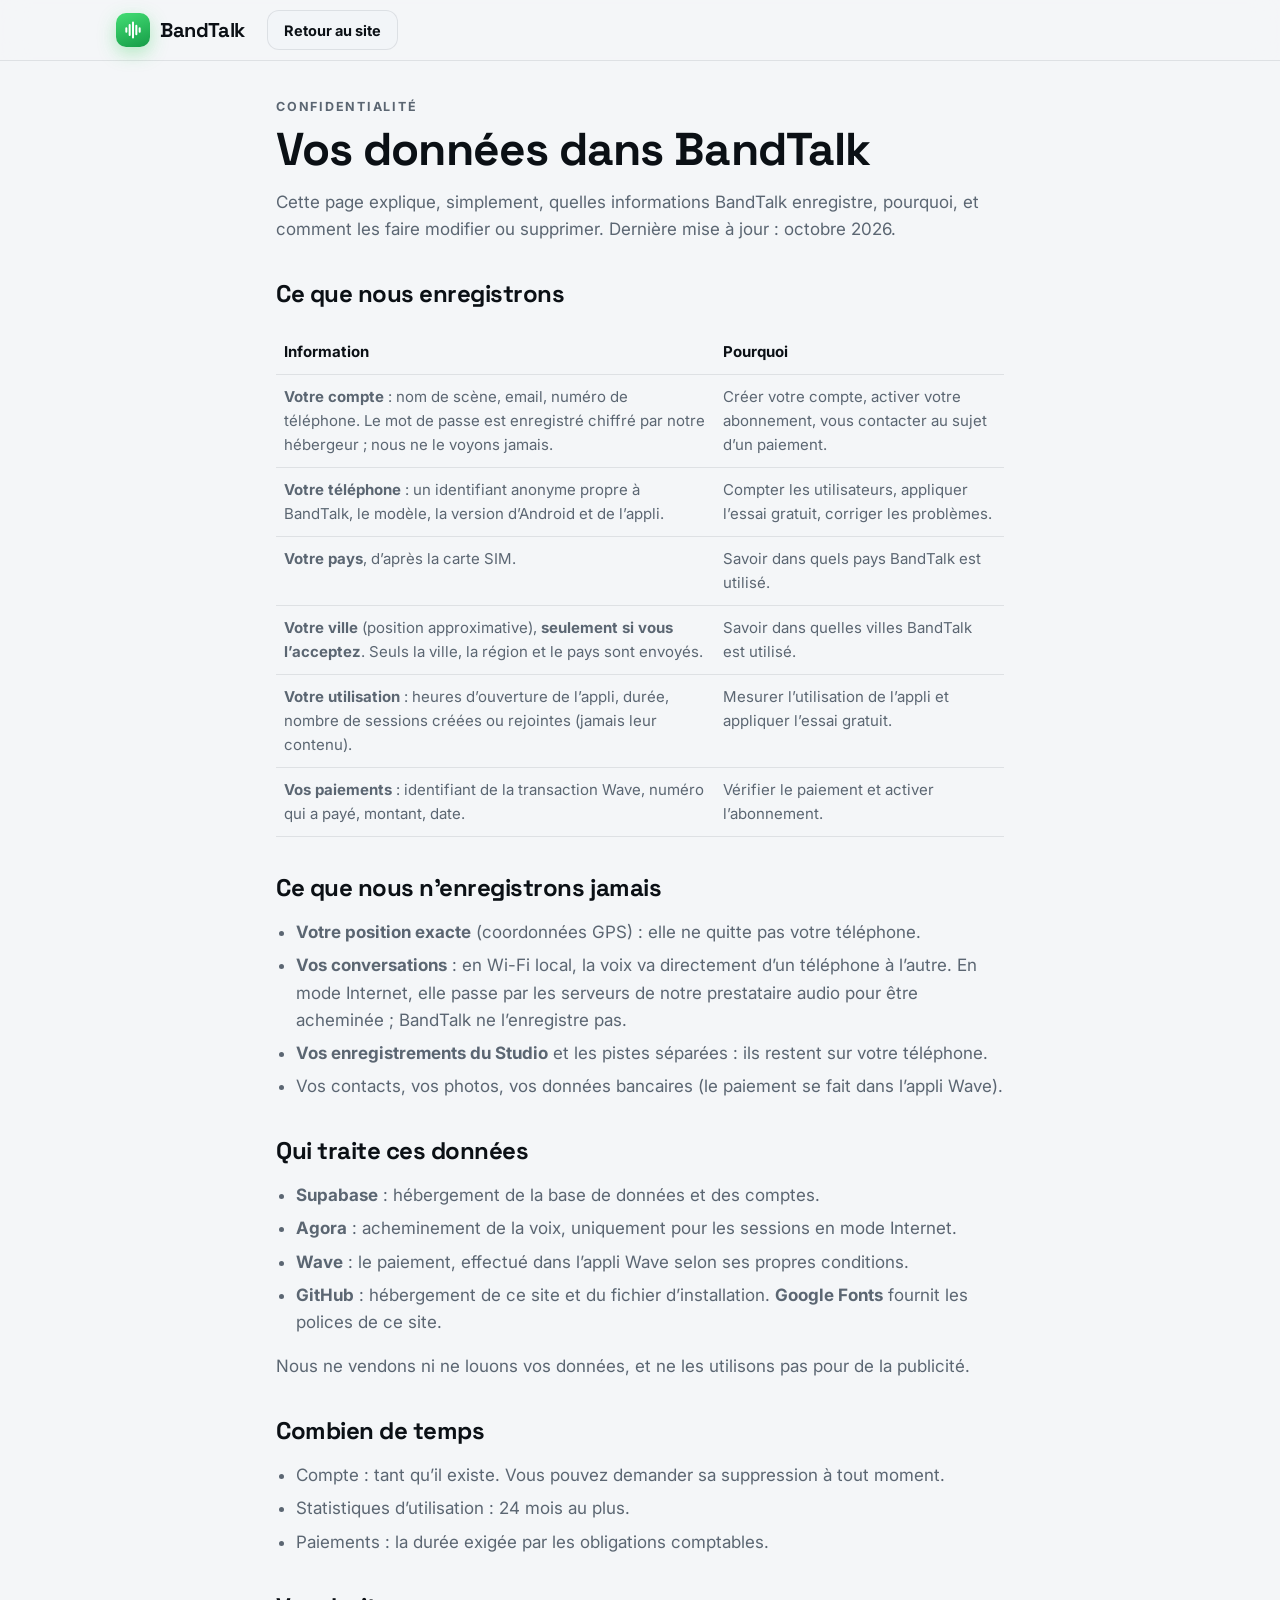
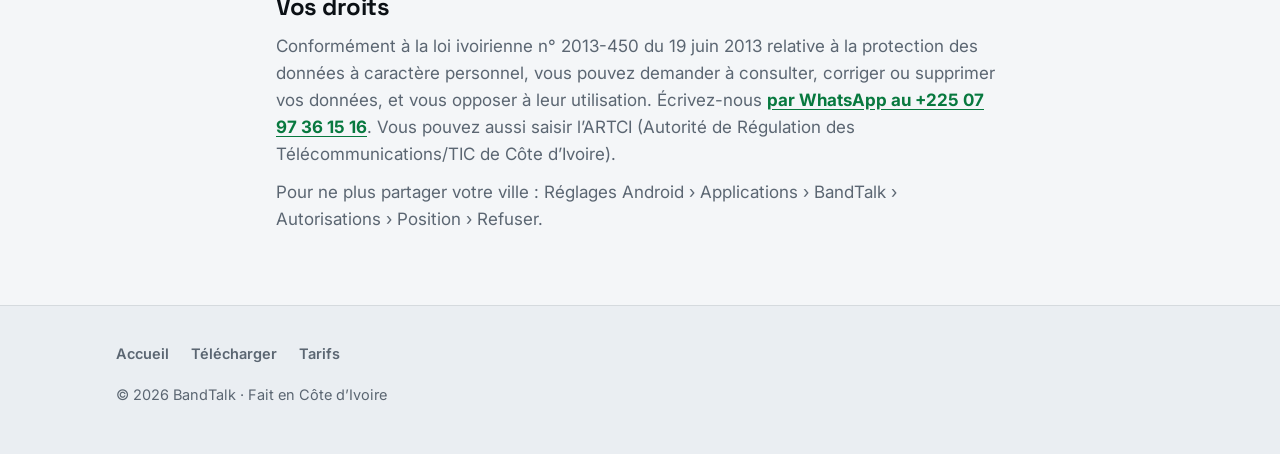
==== confidentialite.html @ 1d672d85 "Site BandTalk : présentation, téléchargement, tarifs, guide, confidentialité" ====
<!doctype html>
<html lang="fr">
<head>
  <meta charset="utf-8">
  <meta name="viewport" content="width=device-width, initial-scale=1">
  <title>Confidentialité — BandTalk</title>
  <meta name="description" content="Quelles données BandTalk collecte, pourquoi, et comment exercer vos droits.">
  <meta name="theme-color" content="#0a0e13">
  <link rel="icon" href="data:image/svg+xml,%3Csvg xmlns='http://www.w3.org/2000/svg' viewBox='0 0 32 32'%3E%3Crect width='32' height='32' rx='8' fill='%2330d158'/%3E%3Cg stroke='%23032611' stroke-width='2.6' stroke-linecap='round'%3E%3Cpath d='M8 13v6M12 9v14M16 6v20M20 10v12M24 13v6'/%3E%3C/g%3E%3C/svg%3E">
  <link rel="preconnect" href="https://fonts.googleapis.com">
  <link rel="preconnect" href="https://fonts.gstatic.com" crossorigin>
  <link href="https://fonts.googleapis.com/css2?family=Inter:wght@400;500;600;700;800&family=Space+Grotesk:wght@600;700&display=swap" rel="stylesheet">
  <link rel="stylesheet" href="assets/style.css">
  <script src="assets/config.js"></script>
</head>
<body>

<header class="top">
  <div class="wrap">
    <a class="brand" href="index.html">
      <span class="logo"><svg viewBox="0 0 24 24" fill="none" stroke="#fff" stroke-width="2.4" stroke-linecap="round"><path d="M4 10v4M8 6v12M12 3v18M16 7v10M20 10v4"/></svg></span>
      BandTalk
    </a>
    <a class="btn btn-ghost btn-sm" href="index.html">Retour au site</a>
  </div>
</header>

<main class="wrap doc">
  <p class="eyebrow">Confidentialité</p>
  <h1>Vos données dans BandTalk</h1>
  <p>Cette page explique, simplement, quelles informations BandTalk enregistre, pourquoi, et comment les faire modifier ou supprimer. Dernière mise à jour : octobre 2026.</p>

  <h2>Ce que nous enregistrons</h2>
  <div class="table-scroll">
    <table>
      <thead><tr><th>Information</th><th>Pourquoi</th></tr></thead>
      <tbody>
        <tr><td><b>Votre compte</b> : nom de scène, email, numéro de téléphone. Le mot de passe est enregistré chiffré par notre hébergeur ; nous ne le voyons jamais.</td><td>Créer votre compte, activer votre abonnement, vous contacter au sujet d’un paiement.</td></tr>
        <tr><td><b>Votre téléphone</b> : un identifiant anonyme propre à BandTalk, le modèle, la version d’Android et de l’appli.</td><td>Compter les utilisateurs, appliquer l’essai gratuit, corriger les problèmes.</td></tr>
        <tr><td><b>Votre pays</b>, d’après la carte SIM.</td><td>Savoir dans quels pays BandTalk est utilisé.</td></tr>
        <tr><td><b>Votre ville</b> (position approximative), <b>seulement si vous l’acceptez</b>. Seuls la ville, la région et le pays sont envoyés.</td><td>Savoir dans quelles villes BandTalk est utilisé.</td></tr>
        <tr><td><b>Votre utilisation</b> : heures d’ouverture de l’appli, durée, nombre de sessions créées ou rejointes (jamais leur contenu).</td><td>Mesurer l’utilisation de l’appli et appliquer l’essai gratuit.</td></tr>
        <tr><td><b>Vos paiements</b> : identifiant de la transaction Wave, numéro qui a payé, montant, date.</td><td>Vérifier le paiement et activer l’abonnement.</td></tr>
      </tbody>
    </table>
  </div>

  <h2>Ce que nous n’enregistrons jamais</h2>
  <ul>
    <li><b>Votre position exacte</b> (coordonnées GPS) : elle ne quitte pas votre téléphone.</li>
    <li><b>Vos conversations</b> : en Wi-Fi local, la voix va directement d’un téléphone à l’autre. En mode Internet, elle passe par les serveurs de notre prestataire audio pour être acheminée ; BandTalk ne l’enregistre pas.</li>
    <li><b>Vos enregistrements du Studio</b> et les pistes séparées : ils restent sur votre téléphone.</li>
    <li>Vos contacts, vos photos, vos données bancaires (le paiement se fait dans l’appli Wave).</li>
  </ul>

  <h2>Qui traite ces données</h2>
  <ul>
    <li><b>Supabase</b> : hébergement de la base de données et des comptes.</li>
    <li><b>Agora</b> : acheminement de la voix, uniquement pour les sessions en mode Internet.</li>
    <li><b>Wave</b> : le paiement, effectué dans l’appli Wave selon ses propres conditions.</li>
    <li><b>GitHub</b> : hébergement de ce site et du fichier d’installation. <b>Google Fonts</b> fournit les polices de ce site.</li>
  </ul>
  <p>Nous ne vendons ni ne louons vos données, et ne les utilisons pas pour de la publicité.</p>

  <h2>Combien de temps</h2>
  <ul>
    <li>Compte : tant qu’il existe. Vous pouvez demander sa suppression à tout moment.</li>
    <li>Statistiques d’utilisation : 24 mois au plus.</li>
    <li>Paiements : la durée exigée par les obligations comptables.</li>
  </ul>

  <h2>Vos droits</h2>
  <p>Conformément à la loi ivoirienne n° 2013-450 du 19 juin 2013 relative à la protection des données à caractère personnel, vous pouvez demander à consulter, corriger ou supprimer vos données, et vous opposer à leur utilisation. Écrivez-nous <b data-bt="contact">par WhatsApp au +225 07 97 36 15 16</b>. Vous pouvez aussi saisir l’ARTCI (Autorité de Régulation des Télécommunications/TIC de Côte d’Ivoire).</p>
  <p>Pour ne plus partager votre ville : Réglages Android › Applications › BandTalk › Autorisations › Position › Refuser.</p>
</main>

<footer>
  <div class="wrap">
    <nav aria-label="Liens">
      <a href="index.html">Accueil</a>
      <a href="index.html#telecharger">Télécharger</a>
      <a href="index.html#tarifs">Tarifs</a>
    </nav>
    <p>© <span id="year">2026</span> BandTalk · Fait en Côte d’Ivoire</p>
  </div>
</footer>

<script>
  (function () {
    var c = window.BANDTALK || {};
    var el = document.querySelector('[data-bt="contact"]');
    if (el && c.contactEmail) el.textContent = 'à ' + c.contactEmail;
    else if (el && c.contactWhatsapp) {
      var a = document.createElement('a');
      a.href = 'https://wa.me/' + c.contactWhatsapp.replace(/\D/g, '');
      a.textContent = 'par WhatsApp au ' + c.contactWhatsapp.replace(/^\+(\d{3})(\d{2})(\d{2})(\d{2})(\d{2})(\d{2})$/, '+$1 $2 $3 $4 $5 $6');
      el.textContent = ''; el.appendChild(a);
    }
    var y = document.getElementById('year');
    if (y) y.textContent = new Date().getFullYear();
    try { var t = localStorage.getItem('bt-theme'); if (t) document.documentElement.setAttribute('data-theme', t); } catch (e) {}
  })();
</script>
</body>
</html>
---- assets/style.css ----
/* BandTalk — site de présentation. Mobile d'abord, mode nuit par défaut (ambiance scène). */
:root {
  --bg: #0a0e13;
  --bg-2: #0f141b;
  --surface: #131a23;
  --surface-2: #19222d;
  --line: rgba(255, 255, 255, 0.08);
  --text: #f1f4f7;
  --muted: #9aa6b3;
  --brand: #30d158;
  --brand-text: #3ee06a;
  --brand-deep: #0e8a3e;
  --on-brand: #032611;
  --blue: #0a84ff;
  --amber: #ff9f0a;
  --red: #ff453a;
  --shadow: 0 18px 50px rgba(0, 0, 0, 0.45);
  --radius: 22px;
  --wrap: 1080px;
  color-scheme: dark;
}

@media (prefers-color-scheme: light) {
  :root:not([data-theme="dark"]) {
    --bg: #f4f6f8;
    --bg-2: #eaeef2;
    --surface: #ffffff;
    --surface-2: #f2f5f8;
    --line: rgba(10, 20, 30, 0.09);
    --text: #0b1015;
    --muted: #5b6672;
    --brand-text: #08793f;
    --shadow: 0 14px 40px rgba(20, 40, 60, 0.12);
    color-scheme: light;
  }
}

:root[data-theme="light"] {
  --bg: #f4f6f8;
  --bg-2: #eaeef2;
  --surface: #ffffff;
  --surface-2: #f2f5f8;
  --line: rgba(10, 20, 30, 0.09);
  --text: #0b1015;
  --muted: #5b6672;
  --brand-text: #08793f;
  --shadow: 0 14px 40px rgba(20, 40, 60, 0.12);
  color-scheme: light;
}

* { box-sizing: border-box; }
html { scroll-behavior: smooth; -webkit-text-size-adjust: 100%; }
body {
  margin: 0;
  background: var(--bg);
  color: var(--text);
  font: 400 17px/1.6 Inter, system-ui, -apple-system, "Segoe UI", Roboto, sans-serif;
  overflow-x: hidden;
}
img { max-width: 100%; display: block; }
a { color: var(--brand-text); text-underline-offset: 3px; }
h1, h2, h3 { font-family: "Space Grotesk", Inter, system-ui, sans-serif; line-height: 1.12; margin: 0; letter-spacing: -0.02em; }
h2 { font-size: clamp(28px, 5vw, 42px); }
h3 { font-size: 19px; letter-spacing: -0.01em; }
p { margin: 0; }
.wrap { max-width: var(--wrap); margin: 0 auto; padding: 0 16px; }
.muted { color: var(--muted); }
.eyebrow { font: 700 12.5px/1 Inter, sans-serif; letter-spacing: 0.14em; text-transform: uppercase; color: var(--brand-text); }
section { padding: 72px 0; scroll-margin-top: 64px; }
.section-head { max-width: 680px; margin-bottom: 34px; }
.section-head h2 { margin: 10px 0 12px; }

/* ---------- barre du haut ---------- */
.top {
  position: sticky; top: 0; z-index: 20;
  background: color-mix(in srgb, var(--bg) 82%, transparent);
  backdrop-filter: saturate(150%) blur(14px);
  -webkit-backdrop-filter: saturate(150%) blur(14px);
  border-bottom: 1px solid var(--line);
}
.top .wrap { display: flex; align-items: center; gap: 14px; height: 60px; }
.brand { display: flex; align-items: center; gap: 10px; text-decoration: none; color: var(--text); font: 700 20px "Space Grotesk", sans-serif; letter-spacing: -0.02em; }
.logo { width: 34px; height: 34px; border-radius: 10px; flex: none; display: grid; place-items: center;
  background: linear-gradient(160deg, #43de74, #169c47); box-shadow: 0 6px 18px rgba(48, 209, 88, 0.35); }
.logo svg { width: 20px; height: 20px; }
.nav { display: none; gap: 22px; margin-left: auto; }
.nav a { color: var(--muted); text-decoration: none; font-weight: 600; font-size: 15px; }
.nav a:hover { color: var(--text); }
.top .btn { margin-left: auto; }
@media (min-width: 900px) {
  .nav { display: flex; }
  .top .btn { margin-left: 8px; }
}

/* ---------- boutons ---------- */
.btn {
  display: inline-flex; align-items: center; justify-content: center; gap: 10px;
  min-height: 48px; padding: 0 22px; border-radius: 14px; border: 0; cursor: pointer;
  font: 700 16px Inter, sans-serif; text-decoration: none; white-space: nowrap;
  transition: transform .15s ease, filter .15s ease;
}
.btn:active { transform: scale(.97); }
.btn-primary { background: var(--brand); color: var(--on-brand); box-shadow: 0 10px 28px rgba(48, 209, 88, 0.3); }
.btn-primary:hover { filter: brightness(1.06); }
.btn-ghost { background: var(--surface-2); color: var(--text); border: 1px solid var(--line); }
.btn-sm { min-height: 40px; padding: 0 16px; font-size: 14.5px; border-radius: 12px; }
.btn svg { width: 19px; height: 19px; flex: none; }

/* ---------- héros ---------- */
.hero { padding: 48px 0 40px; position: relative; overflow: hidden; }
.hero::before {
  content: ""; position: absolute; inset: -40% -20% auto; height: 520px; pointer-events: none;
  background: radial-gradient(closest-side, rgba(48, 209, 88, 0.16), transparent 70%);
}
.hero .wrap { display: grid; gap: 36px; position: relative; }
.hero h1 { font-size: clamp(38px, 8.4vw, 66px); margin: 14px 0 18px; }
.hero h1 em { font-style: normal; color: var(--brand-text); }
.hero .lead { font-size: clamp(17px, 2.4vw, 20px); color: var(--muted); max-width: 560px; }
.cta { display: flex; flex-wrap: wrap; gap: 12px; margin-top: 28px; }
.facts { display: flex; flex-wrap: wrap; gap: 8px 18px; margin-top: 18px; font-size: 14px; color: var(--muted); }
.facts span { display: inline-flex; align-items: center; gap: 7px; }
.facts span::before { content: ""; width: 6px; height: 6px; border-radius: 50%; background: var(--brand); }
.stage { margin: 0; border-radius: 26px; overflow: hidden; box-shadow: var(--shadow); border: 1px solid var(--line); position: relative; background: #0b1016; aspect-ratio: 16 / 9; }
.stage img { width: 100%; height: 100%; object-fit: cover; }
.stage figcaption { position: absolute; left: 12px; right: 12px; bottom: 12px; display: flex; gap: 6px; flex-wrap: wrap; }
@media (max-width: 420px) { .stage figcaption .chip:nth-child(3) { display: none; } }
.chip { display: inline-flex; align-items: center; gap: 7px; padding: 6px 11px; border-radius: 999px; font: 700 12.5px Inter, sans-serif;
  background: rgba(10, 14, 19, 0.72); color: #f1f4f7; border: 1px solid rgba(255, 255, 255, 0.12); backdrop-filter: blur(8px); }
.chip i { width: 7px; height: 7px; border-radius: 50%; background: var(--brand); box-shadow: 0 0 10px var(--brand); }
@media (min-width: 900px) {
  .hero { padding: 80px 0 64px; }
  .hero .wrap { grid-template-columns: 1.05fr 1fr; align-items: center; gap: 48px; }
}

/* Les éléments de grille ne doivent jamais élargir la page sur mobile. */
.grid > *, .download > *, .prices > *, .hero .wrap > *, .steps > * { min-width: 0; }

/* ---------- cartes ---------- */
.grid { display: grid; gap: 14px; }
@media (min-width: 640px) { .grid-2 { grid-template-columns: repeat(2, 1fr); } .grid-3 { grid-template-columns: repeat(2, 1fr); } }
@media (min-width: 980px) { .grid-3 { grid-template-columns: repeat(3, 1fr); } }
.card { background: var(--surface); border: 1px solid var(--line); border-radius: var(--radius); padding: 22px; }
.card h3 { margin: 14px 0 8px; }
.card p { color: var(--muted); font-size: 15.5px; }
.tile { width: 44px; height: 44px; border-radius: 13px; display: grid; place-items: center; color: #fff; }
.tile svg { width: 22px; height: 22px; }
.g-green { background: linear-gradient(160deg, #43de74, #169c47); }
.g-blue { background: linear-gradient(160deg, #44a0ff, #0062de); }
.g-orange { background: linear-gradient(160deg, #ffb443, #f07400); }
.g-purple { background: linear-gradient(160deg, #cb7cf6, #8a3bbe); }
.g-cyan { background: linear-gradient(160deg, #52d5ea, #0b90b2); }
.g-red { background: linear-gradient(160deg, #ff6b61, #dc2218); }

/* ---------- étapes ---------- */
.steps { counter-reset: s; display: grid; gap: 14px; }
@media (min-width: 900px) { .steps.row { grid-template-columns: repeat(3, 1fr); } }
.step { counter-increment: s; position: relative; padding: 22px 22px 22px 70px; background: var(--surface); border: 1px solid var(--line); border-radius: var(--radius); }
.step::before { content: counter(s); position: absolute; left: 20px; top: 20px; width: 34px; height: 34px; border-radius: 50%;
  display: grid; place-items: center; background: var(--brand); color: var(--on-brand); font: 800 16px "Space Grotesk", sans-serif; }
.step h3 { font-size: 17.5px; margin-bottom: 6px; }
.step p { color: var(--muted); font-size: 15.5px; }
.step .note { margin-top: 10px; padding: 10px 12px; border-radius: 12px; background: var(--surface-2); font-size: 14px; color: var(--muted); }
.step .note b { color: var(--text); }

/* ---------- téléchargement ---------- */
.download { display: grid; gap: 18px; }
@media (min-width: 900px) { .download { grid-template-columns: 0.9fr 1.1fr; align-items: start; } }
.dl-card { background: linear-gradient(170deg, color-mix(in srgb, var(--brand) 14%, var(--surface)), var(--surface)); border: 1px solid color-mix(in srgb, var(--brand) 30%, var(--line)); border-radius: 26px; padding: 26px; }
.dl-card h3 { font-size: 24px; margin: 6px 0 6px; }
.dl-card .btn { width: 100%; margin-top: 18px; min-height: 56px; font-size: 17px; white-space: normal; text-align: center; line-height: 1.25; padding: 10px 18px; }
.dl-meta { display: grid; grid-template-columns: auto 1fr; gap: 6px 14px; margin-top: 18px; font-size: 14px; }
.dl-meta dt { color: var(--muted); }
.dl-meta dd { margin: 0; font-weight: 600; overflow-wrap: anywhere; }
.hash { font: 500 11.5px/1.5 ui-monospace, Consolas, monospace; color: var(--muted); word-break: break-all; }
.warn { margin-top: 14px; padding: 12px 14px; border-radius: 14px; font-size: 14px; background: color-mix(in srgb, var(--amber) 12%, transparent); border: 1px solid color-mix(in srgb, var(--amber) 35%, transparent); }

/* ---------- tarifs ---------- */
.prices { display: grid; gap: 14px; }
@media (min-width: 760px) { .prices { grid-template-columns: 1fr 1.15fr; align-items: stretch; } }
.price { background: var(--surface); border: 1px solid var(--line); border-radius: 26px; padding: 26px; display: flex; flex-direction: column; }
.price.pro { border-color: color-mix(in srgb, var(--brand) 45%, var(--line)); box-shadow: 0 0 0 1px color-mix(in srgb, var(--brand) 20%, transparent), var(--shadow); }
.price .amount { font: 700 clamp(36px, 7vw, 46px)/1 "Space Grotesk", sans-serif; margin: 12px 0 4px; letter-spacing: -0.03em; }
.price .amount small { font: 600 16px Inter, sans-serif; color: var(--muted); letter-spacing: 0; }
.price ul { list-style: none; padding: 0; margin: 18px 0 0; display: grid; gap: 10px; }
.price > ul li { display: flex; gap: 10px; font-size: 15.5px; }
.price > ul li::before { content: ""; flex: none; width: 20px; height: 20px; margin-top: 2px; border-radius: 50%;
  background: var(--brand) url("data:image/svg+xml,%3Csvg xmlns='http://www.w3.org/2000/svg' viewBox='0 0 24 24' fill='none' stroke='%23032611' stroke-width='3.2' stroke-linecap='round' stroke-linejoin='round'%3E%3Cpath d='M5 12.5l4.5 4.5L19 7.5'/%3E%3C/svg%3E") center/13px no-repeat; }
.wave-box { margin-top: 22px; padding: 18px; border-radius: 18px; background: var(--surface-2); border: 1px solid var(--line); }
.wave-num { display: flex; align-items: center; gap: 10px; flex-wrap: wrap; margin-top: 8px; }
.wave-num strong { font: 700 24px "Space Grotesk", sans-serif; letter-spacing: 0.02em; }
.wave-box ol { margin: 14px 0 0; padding-left: 20px; display: grid; gap: 6px; font-size: 15px; color: var(--muted); }
.wave-box ol b { color: var(--text); }

/* ---------- guide (accordéon) ---------- */
.guide { display: grid; gap: 10px; }
details { background: var(--surface); border: 1px solid var(--line); border-radius: 18px; overflow: hidden; }
summary { list-style: none; cursor: pointer; padding: 18px 54px 18px 20px; position: relative; font: 700 17px "Space Grotesk", sans-serif; }
summary::-webkit-details-marker { display: none; }
summary::after { content: ""; position: absolute; right: 22px; top: 50%; width: 10px; height: 10px; margin-top: -7px;
  border-right: 2.5px solid var(--muted); border-bottom: 2.5px solid var(--muted); transform: rotate(45deg); transition: transform .2s ease; }
details[open] summary::after { transform: rotate(-135deg); margin-top: -2px; }
.detail { padding: 0 20px 20px; color: var(--muted); font-size: 15.5px; }
.detail p + p, .detail p + ul, .detail ul + p { margin-top: 10px; }
.detail ul, .detail ol { margin: 8px 0 0; padding-left: 20px; display: grid; gap: 6px; }
.detail b { color: var(--text); }
.kbd { display: inline-block; padding: 1px 8px; border-radius: 7px; background: var(--surface-2); border: 1px solid var(--line); color: var(--text); font-weight: 600; font-size: 14px; }

/* ---------- pied de page ---------- */
footer { border-top: 1px solid var(--line); padding: 36px 0 48px; background: var(--bg-2); font-size: 14.5px; color: var(--muted); }
footer .wrap { display: grid; gap: 18px; }
footer nav { display: flex; flex-wrap: wrap; gap: 10px 22px; }
footer a { color: var(--muted); text-decoration: none; font-weight: 600; }
footer a:hover { color: var(--text); }
.theme-toggle { background: none; border: 1px solid var(--line); color: var(--muted); border-radius: 10px; padding: 6px 12px; font: 600 13.5px Inter, sans-serif; cursor: pointer; justify-self: start; }

/* ---------- page texte (confidentialité) ---------- */
.doc { max-width: 760px; padding-top: 40px; padding-bottom: 72px; }
.doc h1 { font-size: clamp(32px, 6vw, 46px); margin: 10px 0 14px; }
.doc h2 { font-size: 24px; margin: 38px 0 12px; }
.doc p, .doc li { color: var(--muted); }
.doc p + p { margin-top: 10px; }
.doc ul { padding-left: 20px; display: grid; gap: 6px; }
.doc table { width: 100%; border-collapse: collapse; margin-top: 10px; font-size: 15px; }
.doc th, .doc td { text-align: left; vertical-align: top; padding: 10px 8px; border-bottom: 1px solid var(--line); }
.doc th { color: var(--text); font-weight: 700; }
.doc td { color: var(--muted); }
.table-scroll { overflow-x: auto; }

@media (prefers-reduced-motion: reduce) { html { scroll-behavior: auto; } .btn { transition: none; } }
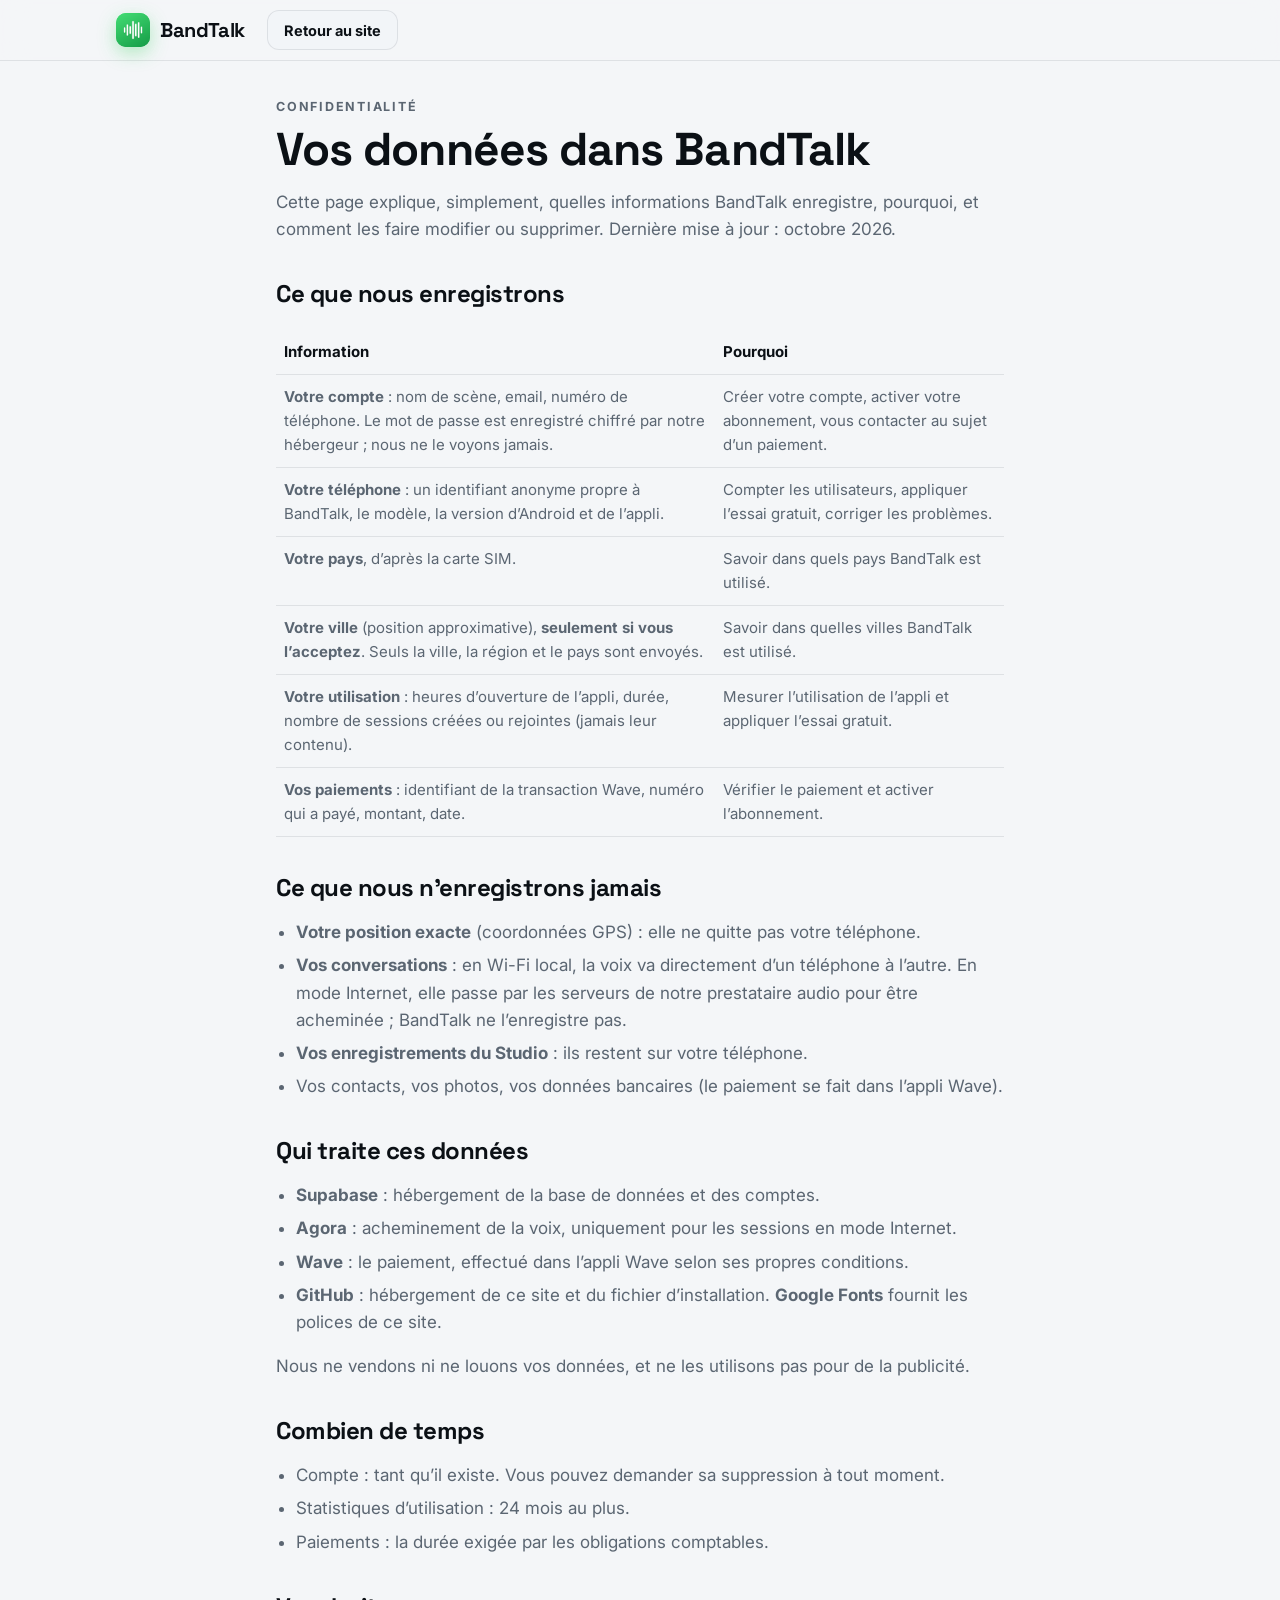
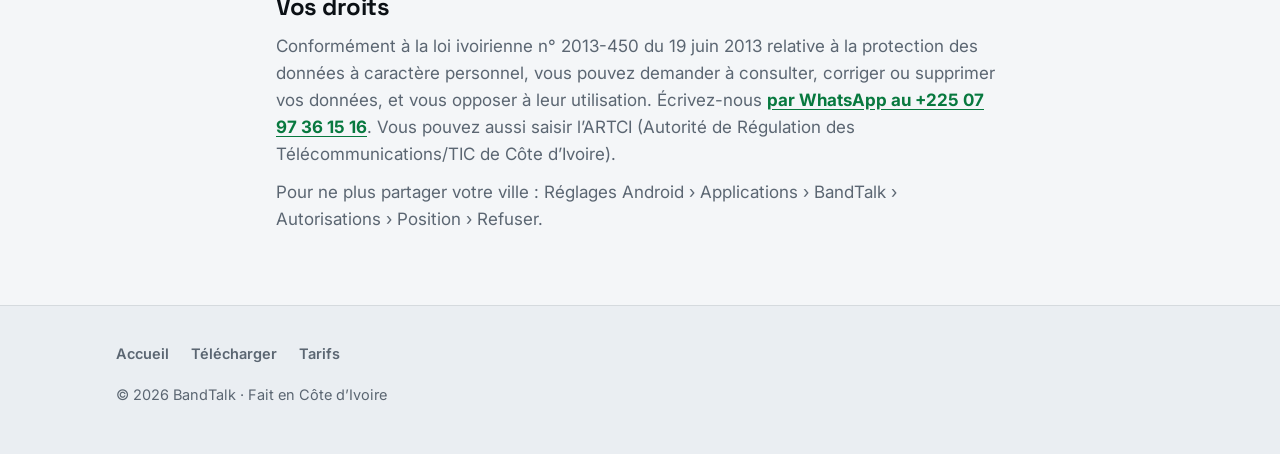
==== commit db1efdad: "Version 1.0.1 : nouvelle icône, mise à jour depuis l'appli, Studio sans séparation - Nouvelle icône " ====
--- a/confidentialite.html
+++ b/confidentialite.html
@@ -6,7 +6,8 @@
   <title>Confidentialité — BandTalk</title>
   <meta name="description" content="Quelles données BandTalk collecte, pourquoi, et comment exercer vos droits.">
   <meta name="theme-color" content="#0a0e13">
-  <link rel="icon" href="data:image/svg+xml,%3Csvg xmlns='http://www.w3.org/2000/svg' viewBox='0 0 32 32'%3E%3Crect width='32' height='32' rx='8' fill='%2330d158'/%3E%3Cg stroke='%23032611' stroke-width='2.6' stroke-linecap='round'%3E%3Cpath d='M8 13v6M12 9v14M16 6v20M20 10v12M24 13v6'/%3E%3C/g%3E%3C/svg%3E">
+  <link rel="icon" type="image/png" sizes="192x192" href="assets/icone-192.png">
+  <link rel="apple-touch-icon" href="assets/icone-180.png">
   <link rel="preconnect" href="https://fonts.googleapis.com">
   <link rel="preconnect" href="https://fonts.gstatic.com" crossorigin>
   <link href="https://fonts.googleapis.com/css2?family=Inter:wght@400;500;600;700;800&family=Space+Grotesk:wght@600;700&display=swap" rel="stylesheet">
@@ -18,7 +19,7 @@
 <header class="top">
   <div class="wrap">
     <a class="brand" href="index.html">
-      <span class="logo"><svg viewBox="0 0 24 24" fill="none" stroke="#fff" stroke-width="2.4" stroke-linecap="round"><path d="M4 10v4M8 6v12M12 3v18M16 7v10M20 10v4"/></svg></span>
+      <img class="logo" src="assets/icone-192.png" alt="" width="34" height="34">
       BandTalk
     </a>
     <a class="btn btn-ghost btn-sm" href="index.html">Retour au site</a>
@@ -49,7 +50,7 @@
   <ul>
     <li><b>Votre position exacte</b> (coordonnées GPS) : elle ne quitte pas votre téléphone.</li>
     <li><b>Vos conversations</b> : en Wi-Fi local, la voix va directement d’un téléphone à l’autre. En mode Internet, elle passe par les serveurs de notre prestataire audio pour être acheminée ; BandTalk ne l’enregistre pas.</li>
-    <li><b>Vos enregistrements du Studio</b> et les pistes séparées : ils restent sur votre téléphone.</li>
+    <li><b>Vos enregistrements du Studio</b> : ils restent sur votre téléphone.</li>
     <li>Vos contacts, vos photos, vos données bancaires (le paiement se fait dans l’appli Wave).</li>
   </ul>
 
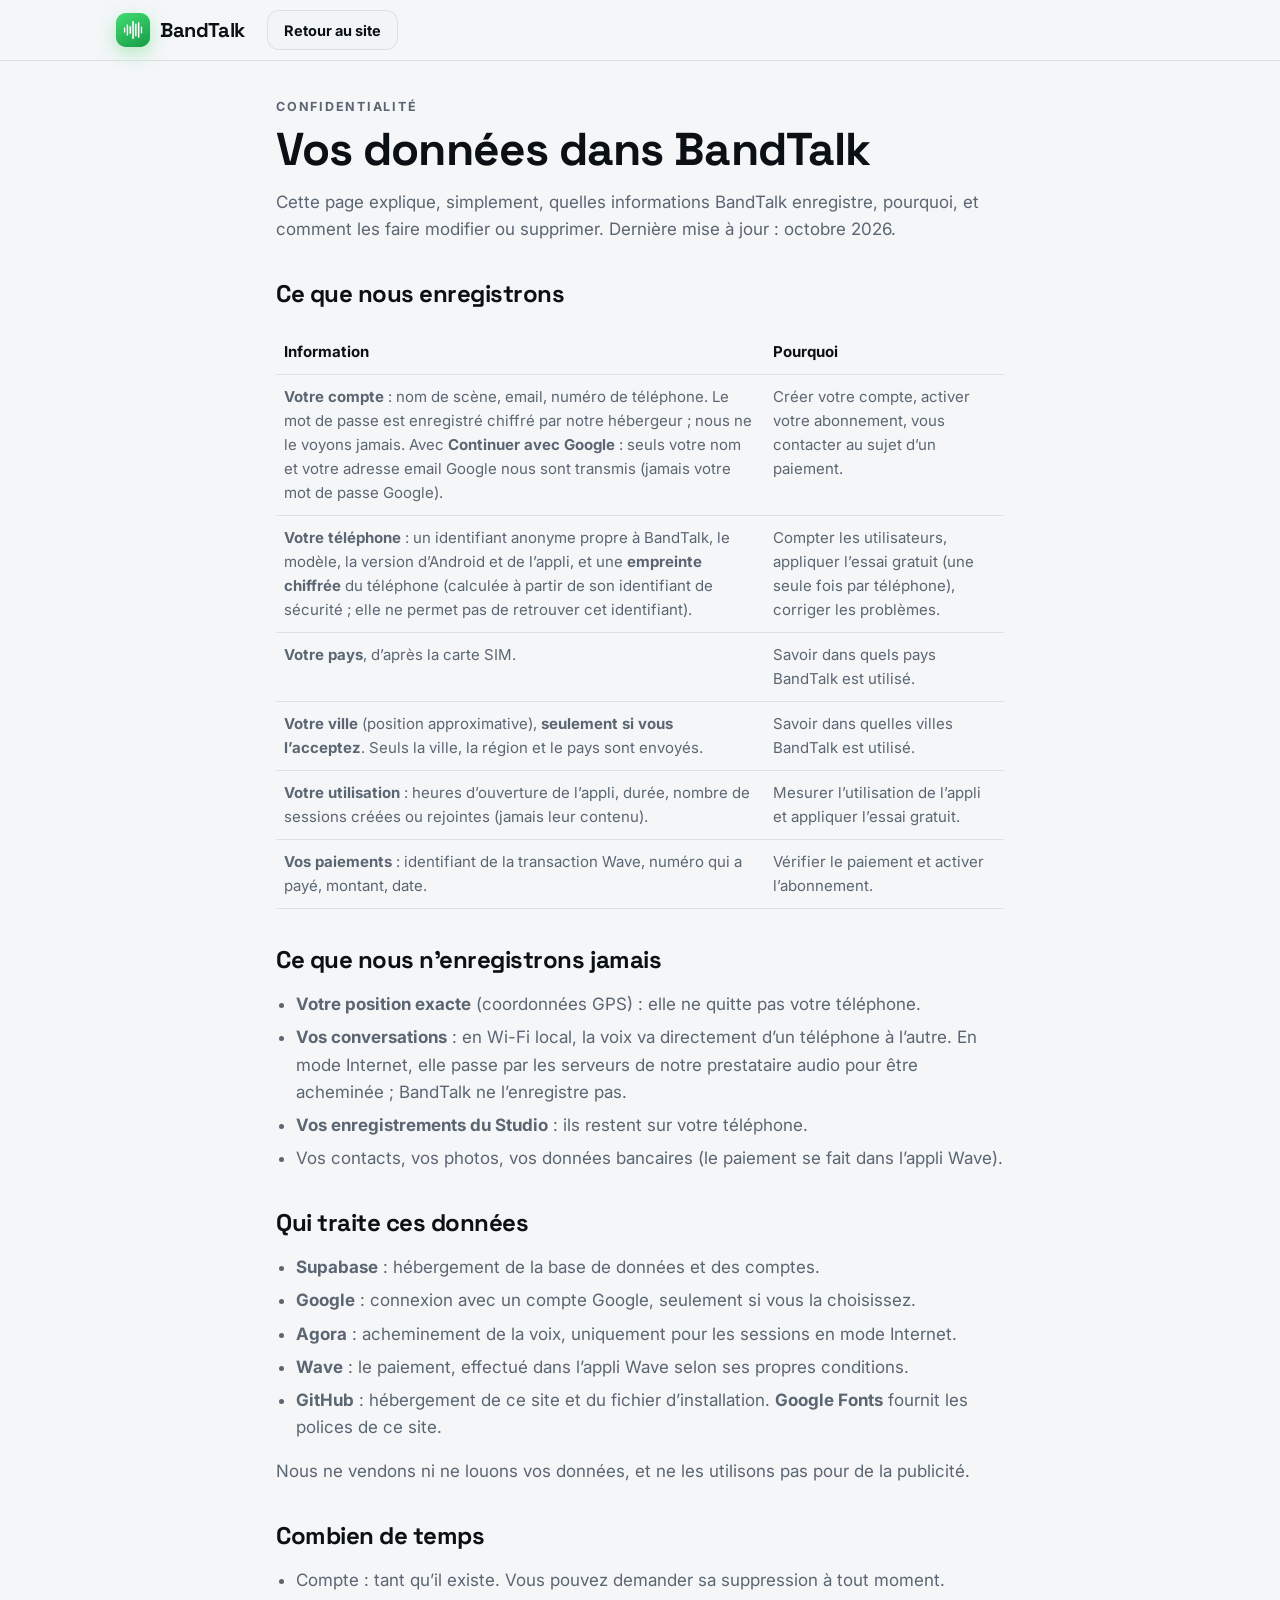
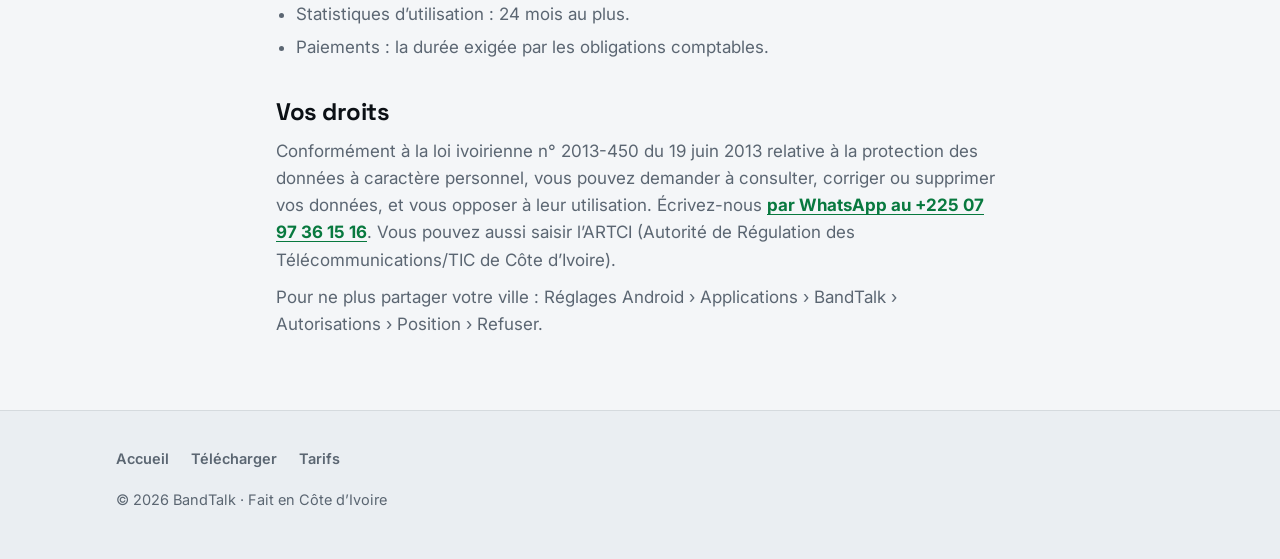
==== commit 91cb23de: "Version 1.0.2 : connexion avec Google, essai gratuit lié au téléphone - Guide : « Continuer avec Goo" ====
--- a/confidentialite.html
+++ b/confidentialite.html
@@ -36,8 +36,8 @@
     <table>
       <thead><tr><th>Information</th><th>Pourquoi</th></tr></thead>
       <tbody>
-        <tr><td><b>Votre compte</b> : nom de scène, email, numéro de téléphone. Le mot de passe est enregistré chiffré par notre hébergeur ; nous ne le voyons jamais.</td><td>Créer votre compte, activer votre abonnement, vous contacter au sujet d’un paiement.</td></tr>
-        <tr><td><b>Votre téléphone</b> : un identifiant anonyme propre à BandTalk, le modèle, la version d’Android et de l’appli.</td><td>Compter les utilisateurs, appliquer l’essai gratuit, corriger les problèmes.</td></tr>
+        <tr><td><b>Votre compte</b> : nom de scène, email, numéro de téléphone. Le mot de passe est enregistré chiffré par notre hébergeur ; nous ne le voyons jamais. Avec <b>Continuer avec Google</b> : seuls votre nom et votre adresse email Google nous sont transmis (jamais votre mot de passe Google).</td><td>Créer votre compte, activer votre abonnement, vous contacter au sujet d’un paiement.</td></tr>
+        <tr><td><b>Votre téléphone</b> : un identifiant anonyme propre à BandTalk, le modèle, la version d’Android et de l’appli, et une <b>empreinte chiffrée</b> du téléphone (calculée à partir de son identifiant de sécurité ; elle ne permet pas de retrouver cet identifiant).</td><td>Compter les utilisateurs, appliquer l’essai gratuit (une seule fois par téléphone), corriger les problèmes.</td></tr>
         <tr><td><b>Votre pays</b>, d’après la carte SIM.</td><td>Savoir dans quels pays BandTalk est utilisé.</td></tr>
         <tr><td><b>Votre ville</b> (position approximative), <b>seulement si vous l’acceptez</b>. Seuls la ville, la région et le pays sont envoyés.</td><td>Savoir dans quelles villes BandTalk est utilisé.</td></tr>
         <tr><td><b>Votre utilisation</b> : heures d’ouverture de l’appli, durée, nombre de sessions créées ou rejointes (jamais leur contenu).</td><td>Mesurer l’utilisation de l’appli et appliquer l’essai gratuit.</td></tr>
@@ -57,6 +57,7 @@
   <h2>Qui traite ces données</h2>
   <ul>
     <li><b>Supabase</b> : hébergement de la base de données et des comptes.</li>
+    <li><b>Google</b> : connexion avec un compte Google, seulement si vous la choisissez.</li>
     <li><b>Agora</b> : acheminement de la voix, uniquement pour les sessions en mode Internet.</li>
     <li><b>Wave</b> : le paiement, effectué dans l’appli Wave selon ses propres conditions.</li>
     <li><b>GitHub</b> : hébergement de ce site et du fichier d’installation. <b>Google Fonts</b> fournit les polices de ce site.</li>
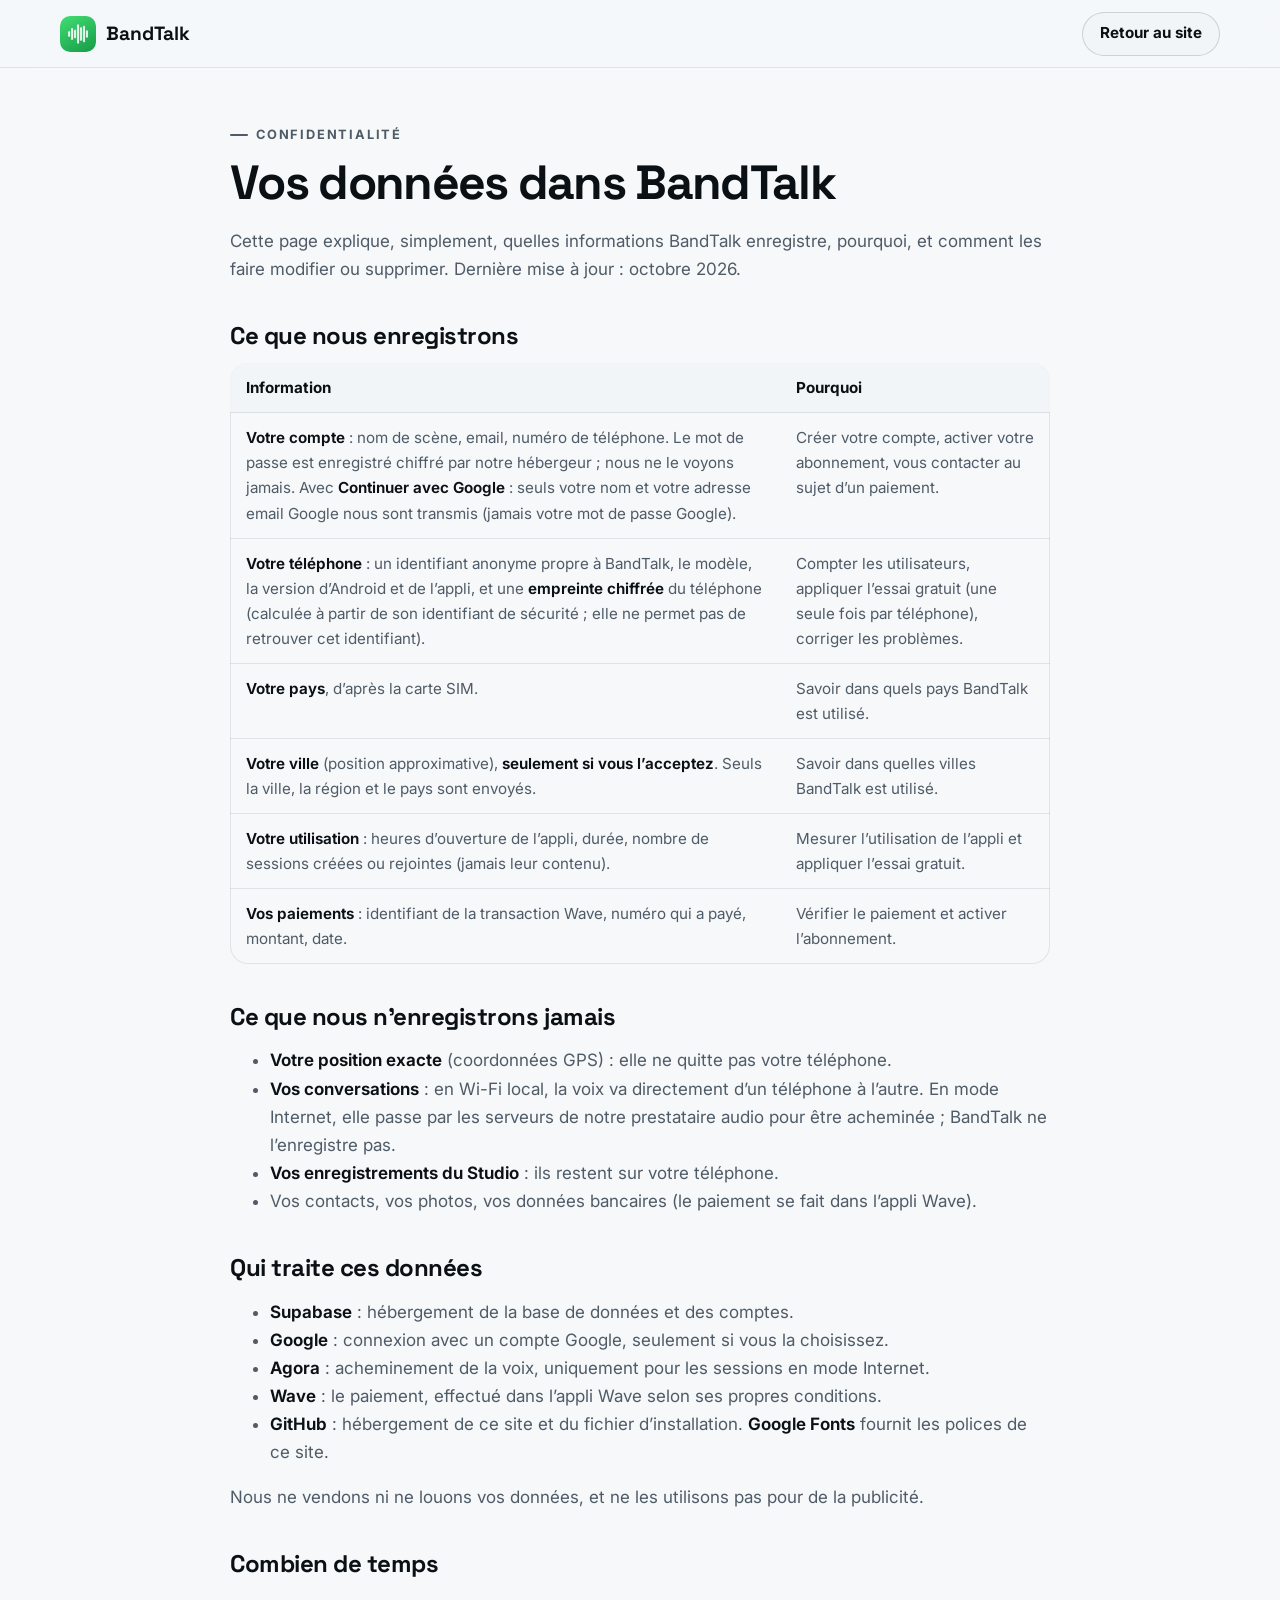
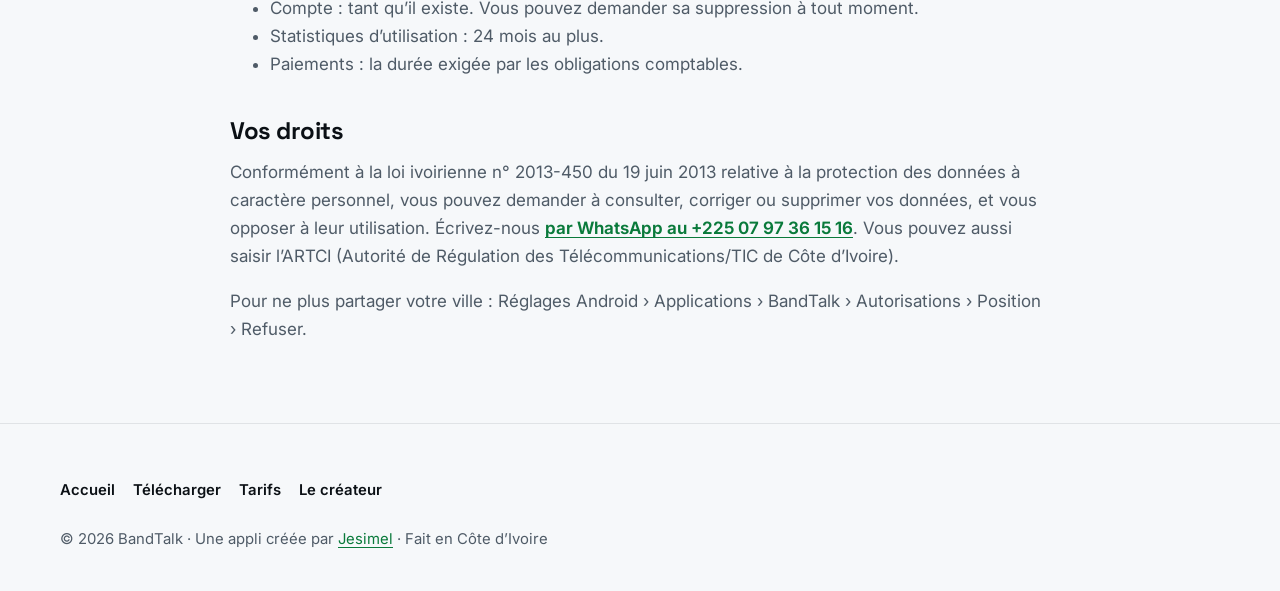
==== commit 73741d47: "Version 1.0.5 : nouveau site, tutoriel en images et page du créateur - Refonte du site (style scène," ====
--- a/confidentialite.html
+++ b/confidentialite.html
@@ -4,13 +4,18 @@
   <meta charset="utf-8">
   <meta name="viewport" content="width=device-width, initial-scale=1">
   <title>Confidentialité — BandTalk</title>
-  <meta name="description" content="Quelles données BandTalk collecte, pourquoi, et comment exercer vos droits.">
-  <meta name="theme-color" content="#0a0e13">
+  <meta name="description" content="Confidentialité de BandTalk, l’appli de Jesimel : quelles données sont collectées, pourquoi, et comment exercer vos droits.">
+  <meta name="author" content="Jesimel">
+  <link rel="canonical" href="https://jesimel9.github.io/bandtalk/confidentialite.html">
+  <meta name="theme-color" content="#06080b">
   <link rel="icon" type="image/png" sizes="192x192" href="assets/icone-192.png">
   <link rel="apple-touch-icon" href="assets/icone-180.png">
   <link rel="preconnect" href="https://fonts.googleapis.com">
   <link rel="preconnect" href="https://fonts.gstatic.com" crossorigin>
   <link href="https://fonts.googleapis.com/css2?family=Inter:wght@400;500;600;700;800&family=Space+Grotesk:wght@600;700&display=swap" rel="stylesheet">
+  <script>
+    (function (r) { try { var t = localStorage.getItem('bt-theme'); if (t) r.setAttribute('data-theme', t); } catch (e) { /* ignoré */ } })(document.documentElement);
+  </script>
   <link rel="stylesheet" href="assets/style.css">
   <script src="assets/config.js"></script>
 </head>
@@ -82,8 +87,9 @@
       <a href="index.html">Accueil</a>
       <a href="index.html#telecharger">Télécharger</a>
       <a href="index.html#tarifs">Tarifs</a>
+      <a href="index.html#createur">Le créateur</a>
     </nav>
-    <p>© <span id="year">2026</span> BandTalk · Fait en Côte d’Ivoire</p>
+    <p>© <span id="year">2026</span> BandTalk · Une appli créée par <a href="index.html#createur">Jesimel</a> · Fait en Côte d’Ivoire</p>
   </div>
 </footer>
 
--- a/assets/style.css
+++ b/assets/style.css
@@ -1,229 +1,456 @@
-/* BandTalk — site de présentation. Mobile d'abord, mode nuit par défaut (ambiance scène). */
+/* BandTalk — site de présentation.
+   Mobile d'abord. Mode nuit par défaut (ambiance scène), mode jour automatique ou au choix.
+   Titres : Space Grotesk · Texte : Inter. */
+
 :root {
-  --bg: #0a0e13;
-  --bg-2: #0f141b;
-  --surface: #131a23;
-  --surface-2: #19222d;
+  --bg: #06080b;
+  --bg-2: #0b1015;
+  --surface: #10161d;
+  --surface-2: #161e27;
+  --surface-3: #1d2732;
   --line: rgba(255, 255, 255, 0.08);
-  --text: #f1f4f7;
-  --muted: #9aa6b3;
+  --line-2: rgba(255, 255, 255, 0.14);
+  --text: #f2f5f7;
+  --muted: #a1adb9;
   --brand: #30d158;
-  --brand-text: #3ee06a;
-  --brand-deep: #0e8a3e;
-  --on-brand: #032611;
+  --brand-text: #4ae276;
+  --brand-deep: #149242;
+  --on-brand: #03200d;
   --blue: #0a84ff;
-  --amber: #ff9f0a;
+  --blue-text: #5aaeff;
+  --amber: #ffb340;
+  --violet: #bf5af2;
+  --violet-text: #cf8af6;
   --red: #ff453a;
-  --shadow: 0 18px 50px rgba(0, 0, 0, 0.45);
-  --radius: 22px;
-  --wrap: 1080px;
+  --glow: rgba(48, 209, 88, 0.35);
+  --shadow: 0 24px 60px rgba(0, 0, 0, 0.5);
+  --shadow-sm: 0 8px 24px rgba(0, 0, 0, 0.35);
+  --radius: 24px;
+  --wrap: 1160px;
+  --head: 68px;
   color-scheme: dark;
 }
 
 @media (prefers-color-scheme: light) {
   :root:not([data-theme="dark"]) {
-    --bg: #f4f6f8;
-    --bg-2: #eaeef2;
+    --bg: #f6f8fa;
+    --bg-2: #edf1f5;
     --surface: #ffffff;
     --surface-2: #f2f5f8;
+    --surface-3: #e5ebf1;
     --line: rgba(10, 20, 30, 0.09);
+    --line-2: rgba(10, 20, 30, 0.16);
     --text: #0b1015;
-    --muted: #5b6672;
-    --brand-text: #08793f;
-    --shadow: 0 14px 40px rgba(20, 40, 60, 0.12);
+    --muted: #4f5b67;
+    --brand-text: #0a7a3b;
+    --blue-text: #0062cc;
+    --violet-text: #8a3bbe;
+    --glow: rgba(48, 209, 88, 0.25);
+    --shadow: 0 20px 50px rgba(20, 40, 60, 0.14);
+    --shadow-sm: 0 6px 18px rgba(20, 40, 60, 0.1);
     color-scheme: light;
   }
 }
 
 :root[data-theme="light"] {
-  --bg: #f4f6f8;
-  --bg-2: #eaeef2;
+  --bg: #f6f8fa;
+  --bg-2: #edf1f5;
   --surface: #ffffff;
   --surface-2: #f2f5f8;
+  --surface-3: #e5ebf1;
   --line: rgba(10, 20, 30, 0.09);
+  --line-2: rgba(10, 20, 30, 0.16);
   --text: #0b1015;
-  --muted: #5b6672;
-  --brand-text: #08793f;
-  --shadow: 0 14px 40px rgba(20, 40, 60, 0.12);
+  --muted: #4f5b67;
+  --brand-text: #0a7a3b;
+  --blue-text: #0062cc;
+  --violet-text: #8a3bbe;
+  --glow: rgba(48, 209, 88, 0.25);
+  --shadow: 0 20px 50px rgba(20, 40, 60, 0.14);
+  --shadow-sm: 0 6px 18px rgba(20, 40, 60, 0.1);
   color-scheme: light;
 }
 
+/* ------------------------------------------------------------------ base */
 * { box-sizing: border-box; }
-html { scroll-behavior: smooth; -webkit-text-size-adjust: 100%; }
+html { scroll-behavior: smooth; scroll-padding-top: calc(var(--head) + 12px); -webkit-text-size-adjust: 100%; }
 body {
   margin: 0;
   background: var(--bg);
   color: var(--text);
-  font: 400 17px/1.6 Inter, system-ui, -apple-system, "Segoe UI", Roboto, sans-serif;
+  font: 400 17px/1.65 Inter, system-ui, -apple-system, "Segoe UI", Roboto, sans-serif;
   overflow-x: hidden;
+  -webkit-font-smoothing: antialiased;
 }
 img { max-width: 100%; display: block; }
 a { color: var(--brand-text); text-underline-offset: 3px; }
-h1, h2, h3 { font-family: "Space Grotesk", Inter, system-ui, sans-serif; line-height: 1.12; margin: 0; letter-spacing: -0.02em; }
-h2 { font-size: clamp(28px, 5vw, 42px); }
-h3 { font-size: 19px; letter-spacing: -0.01em; }
-p { margin: 0; }
-.wrap { max-width: var(--wrap); margin: 0 auto; padding: 0 16px; }
+a:hover { text-decoration-thickness: 2px; }
+b, strong { font-weight: 650; }
+h1, h2, h3, h4 { font-family: "Space Grotesk", Inter, system-ui, sans-serif; line-height: 1.08; margin: 0; letter-spacing: -0.02em; }
+h1 { font-size: clamp(2.5rem, 7vw, 4.6rem); font-weight: 700; letter-spacing: -0.035em; }
+h2 { font-size: clamp(1.9rem, 4.4vw, 3rem); font-weight: 700; }
+h3 { font-size: 1.22rem; font-weight: 700; line-height: 1.25; }
+p { margin: 0 0 1em; }
+p:last-child { margin-bottom: 0; }
+:focus-visible { outline: 3px solid var(--brand); outline-offset: 3px; border-radius: 8px; }
+.skip { position: absolute; left: -999px; top: 8px; z-index: 100; background: var(--brand); color: var(--on-brand); padding: 10px 16px; border-radius: 12px; font-weight: 700; }
+.skip:focus { left: 12px; }
+.wrap { width: min(var(--wrap), 100% - 32px); margin-inline: auto; }
+section { padding: clamp(64px, 10vw, 112px) 0; position: relative; }
 .muted { color: var(--muted); }
-.eyebrow { font: 700 12.5px/1 Inter, sans-serif; letter-spacing: 0.14em; text-transform: uppercase; color: var(--brand-text); }
-section { padding: 72px 0; scroll-margin-top: 64px; }
-.section-head { max-width: 680px; margin-bottom: 34px; }
-.section-head h2 { margin: 10px 0 12px; }
-
-/* ---------- barre du haut ---------- */
-.top {
-  position: sticky; top: 0; z-index: 20;
-  background: color-mix(in srgb, var(--bg) 82%, transparent);
-  backdrop-filter: saturate(150%) blur(14px);
-  -webkit-backdrop-filter: saturate(150%) blur(14px);
-  border-bottom: 1px solid var(--line);
-}
-.top .wrap { display: flex; align-items: center; gap: 14px; height: 60px; }
-.brand { display: flex; align-items: center; gap: 10px; text-decoration: none; color: var(--text); font: 700 20px "Space Grotesk", sans-serif; letter-spacing: -0.02em; }
-.logo { width: 34px; height: 34px; border-radius: 10px; flex: none; display: grid; place-items: center;
-  background: linear-gradient(160deg, #43de74, #169c47); box-shadow: 0 6px 18px rgba(48, 209, 88, 0.35); }
-.logo svg { width: 20px; height: 20px; }
-.nav { display: none; gap: 22px; margin-left: auto; }
-.nav a { color: var(--muted); text-decoration: none; font-weight: 600; font-size: 15px; }
-.nav a:hover { color: var(--text); }
-.top .btn { margin-left: auto; }
-@media (min-width: 900px) {
-  .nav { display: flex; }
-  .top .btn { margin-left: 8px; }
-}
-
-/* ---------- boutons ---------- */
+.eyebrow {
+  display: inline-flex; align-items: center; gap: 8px;
+  font: 700 0.8rem/1 Inter, sans-serif; letter-spacing: 0.14em; text-transform: uppercase;
+  color: var(--brand-text); margin: 0 0 16px;
+}
+.eyebrow::before { content: ""; width: 18px; height: 2px; border-radius: 2px; background: currentColor; }
+.section-head { max-width: 760px; margin-bottom: clamp(32px, 5vw, 56px); }
+.section-head h2 { margin-bottom: 16px; }
+.section-head p { font-size: 1.08rem; }
+.grad { background: linear-gradient(100deg, #30d158 10%, #8ef5ad 55%, #ffb340); -webkit-background-clip: text; background-clip: text; color: transparent; }
+
+/* ------------------------------------------------------------------ boutons */
 .btn {
   display: inline-flex; align-items: center; justify-content: center; gap: 10px;
-  min-height: 48px; padding: 0 22px; border-radius: 14px; border: 0; cursor: pointer;
-  font: 700 16px Inter, sans-serif; text-decoration: none; white-space: nowrap;
-  transition: transform .15s ease, filter .15s ease;
-}
-.btn:active { transform: scale(.97); }
-.btn-primary { background: var(--brand); color: var(--on-brand); box-shadow: 0 10px 28px rgba(48, 209, 88, 0.3); }
-.btn-primary:hover { filter: brightness(1.06); }
-.btn-ghost { background: var(--surface-2); color: var(--text); border: 1px solid var(--line); }
-.btn-sm { min-height: 40px; padding: 0 16px; font-size: 14.5px; border-radius: 12px; }
-.btn svg { width: 19px; height: 19px; flex: none; }
-
-/* ---------- héros ---------- */
-.hero { padding: 48px 0 40px; position: relative; overflow: hidden; }
+  min-height: 52px; padding: 0 24px; border-radius: 999px; border: 0;
+  font: 700 1rem/1.1 Inter, sans-serif; text-decoration: none; cursor: pointer; text-align: center;
+  transition: transform 180ms ease, box-shadow 180ms ease, background-color 180ms ease, color 180ms ease;
+}
+.btn svg { width: 20px; height: 20px; flex: none; }
+.btn-primary { background: linear-gradient(180deg, #45e07a, #30d158 60%, #22b84d); color: var(--on-brand); box-shadow: 0 10px 30px var(--glow), inset 0 1px 0 rgba(255, 255, 255, 0.35); }
+.btn-primary:hover { transform: translateY(-2px); box-shadow: 0 14px 38px var(--glow), inset 0 1px 0 rgba(255, 255, 255, 0.35); }
+.btn-ghost { background: var(--surface-2); color: var(--text); box-shadow: inset 0 0 0 1px var(--line-2); }
+.btn-ghost:hover { background: var(--surface-3); }
+.btn-sm { min-height: 44px; padding: 0 18px; font-size: 0.95rem; }
+.btn[aria-disabled="true"] { pointer-events: none; }
+.icon-btn {
+  display: inline-grid; place-items: center; width: 44px; height: 44px; border-radius: 50%; flex: none;
+  background: var(--surface-2); color: var(--text); border: 0; cursor: pointer;
+  box-shadow: inset 0 0 0 1px var(--line); transition: background-color 180ms ease;
+}
+.icon-btn:hover { background: var(--surface-3); }
+.icon-btn svg { width: 20px; height: 20px; }
+.icon-btn .moon { display: none; }
+:root[data-theme="light"] .icon-btn .sun { display: none; }
+:root[data-theme="light"] .icon-btn .moon { display: block; }
+@media (prefers-color-scheme: light) {
+  :root:not([data-theme="dark"]) .icon-btn .sun { display: none; }
+  :root:not([data-theme="dark"]) .icon-btn .moon { display: block; }
+}
+
+/* ------------------------------------------------------------------ en-tête */
+.top {
+  position: sticky; top: 0; z-index: 50; height: var(--head);
+  background: color-mix(in srgb, var(--bg) 80%, transparent);
+  backdrop-filter: saturate(160%) blur(16px); -webkit-backdrop-filter: saturate(160%) blur(16px);
+  border-bottom: 1px solid var(--line);
+}
+.top .wrap { height: 100%; display: flex; align-items: center; gap: 10px; }
+.brand { display: inline-flex; align-items: center; gap: 10px; font: 700 1.2rem/1 "Space Grotesk", sans-serif; color: var(--text); text-decoration: none; margin-right: auto; }
+.brand .logo { width: 36px; height: 36px; border-radius: 10px; }
+.nav { display: none; gap: 2px; }
+.nav a { color: var(--muted); text-decoration: none; font-weight: 600; font-size: 0.95rem; padding: 10px 12px; border-radius: 999px; transition: color 150ms ease, background-color 150ms ease; }
+.nav a:hover { color: var(--text); background: var(--surface-2); }
+.top .btn-primary.btn-sm { display: none; }
+@media (min-width: 1020px) { .nav { display: flex; } }
+@media (min-width: 560px) { .top .btn-primary.btn-sm { display: inline-flex; } }
+
+/* ------------------------------------------------------------------ héros */
+.hero { padding: clamp(40px, 7vw, 88px) 0 clamp(56px, 8vw, 96px); overflow: hidden; isolation: isolate; color: #f2f5f7; background: #06080b; }
+.hero-bg { position: absolute; inset: 0; z-index: -2; margin: 0; }
+.hero-bg img { width: 100%; height: 100%; object-fit: cover; object-position: center 35%; }
 .hero::before {
-  content: ""; position: absolute; inset: -40% -20% auto; height: 520px; pointer-events: none;
-  background: radial-gradient(closest-side, rgba(48, 209, 88, 0.16), transparent 70%);
-}
-.hero .wrap { display: grid; gap: 36px; position: relative; }
-.hero h1 { font-size: clamp(38px, 8.4vw, 66px); margin: 14px 0 18px; }
-.hero h1 em { font-style: normal; color: var(--brand-text); }
-.hero .lead { font-size: clamp(17px, 2.4vw, 20px); color: var(--muted); max-width: 560px; }
-.cta { display: flex; flex-wrap: wrap; gap: 12px; margin-top: 28px; }
-.facts { display: flex; flex-wrap: wrap; gap: 8px 18px; margin-top: 18px; font-size: 14px; color: var(--muted); }
-.facts span { display: inline-flex; align-items: center; gap: 7px; }
-.facts span::before { content: ""; width: 6px; height: 6px; border-radius: 50%; background: var(--brand); }
-.stage { margin: 0; border-radius: 26px; overflow: hidden; box-shadow: var(--shadow); border: 1px solid var(--line); position: relative; background: #0b1016; aspect-ratio: 16 / 9; }
-.stage img { width: 100%; height: 100%; object-fit: cover; }
-.stage figcaption { position: absolute; left: 12px; right: 12px; bottom: 12px; display: flex; gap: 6px; flex-wrap: wrap; }
-@media (max-width: 420px) { .stage figcaption .chip:nth-child(3) { display: none; } }
-.chip { display: inline-flex; align-items: center; gap: 7px; padding: 6px 11px; border-radius: 999px; font: 700 12.5px Inter, sans-serif;
-  background: rgba(10, 14, 19, 0.72); color: #f1f4f7; border: 1px solid rgba(255, 255, 255, 0.12); backdrop-filter: blur(8px); }
-.chip i { width: 7px; height: 7px; border-radius: 50%; background: var(--brand); box-shadow: 0 0 10px var(--brand); }
-@media (min-width: 900px) {
-  .hero { padding: 80px 0 64px; }
-  .hero .wrap { grid-template-columns: 1.05fr 1fr; align-items: center; gap: 48px; }
-}
-
-/* Les éléments de grille ne doivent jamais élargir la page sur mobile. */
-.grid > *, .download > *, .prices > *, .hero .wrap > *, .steps > * { min-width: 0; }
-
-/* ---------- cartes ---------- */
-.grid { display: grid; gap: 14px; }
-@media (min-width: 640px) { .grid-2 { grid-template-columns: repeat(2, 1fr); } .grid-3 { grid-template-columns: repeat(2, 1fr); } }
+  content: ""; position: absolute; inset: 0; z-index: -1;
+  background:
+    radial-gradient(60% 50% at 80% 20%, rgba(48, 209, 88, 0.18), transparent 70%),
+    linear-gradient(180deg, rgba(6, 8, 11, 0.3) 0%, rgba(6, 8, 11, 0.55) 55%, #06080b 100%),
+    linear-gradient(90deg, rgba(6, 8, 11, 0.88) 0%, rgba(6, 8, 11, 0.25) 100%);
+}
+.hero .eyebrow { color: #6ff094; }
+.hero .wrap { display: grid; gap: 48px; align-items: center; }
+.hero h1 { margin-bottom: 22px; }
+.lead { font-size: clamp(1.08rem, 2.2vw, 1.28rem); max-width: 600px; margin-bottom: 30px; color: #cfd7df; }
+.cta { display: flex; flex-wrap: wrap; gap: 12px; margin-bottom: 28px; }
+.hero .btn-ghost { background: rgba(255, 255, 255, 0.1); color: #fff; box-shadow: inset 0 0 0 1px rgba(255, 255, 255, 0.24); }
+.hero .btn-ghost:hover { background: rgba(255, 255, 255, 0.18); }
+.facts { display: flex; flex-wrap: wrap; gap: 10px 22px; padding: 0; margin: 0; list-style: none; color: #cfd7df; font-size: 0.95rem; font-weight: 500; }
+.facts li { display: inline-flex; align-items: center; gap: 8px; }
+.facts svg { width: 18px; height: 18px; color: #6ff094; flex: none; }
+.hero-visual { position: relative; display: grid; place-items: center; min-height: 540px; }
+.hero-visual .phone { width: min(280px, 70vw); transform: rotate(-3deg); }
+.hero-visual .phone.second { position: absolute; width: min(220px, 52vw); right: 0; bottom: 0; transform: rotate(6deg); }
+.float-chip {
+  position: absolute; z-index: 2; display: inline-flex; align-items: center; gap: 8px;
+  padding: 10px 14px; border-radius: 999px; font-weight: 700; font-size: 0.9rem; color: #fff;
+  background: rgba(16, 22, 29, 0.8); backdrop-filter: blur(10px); -webkit-backdrop-filter: blur(10px);
+  box-shadow: 0 10px 30px rgba(0, 0, 0, 0.4), inset 0 0 0 1px rgba(255, 255, 255, 0.14);
+}
+.float-chip i { width: 9px; height: 9px; border-radius: 50%; background: #30d158; box-shadow: 0 0 10px #30d158; }
+.float-chip.c1 { top: 6%; left: 0; }
+.float-chip.c2 { top: 46%; left: -6%; }
+.float-chip.c2 i { background: #0a84ff; box-shadow: 0 0 10px #0a84ff; }
+.float-chip.c3 { bottom: 8%; left: 4%; }
+.float-chip.c3 i { background: #ffb340; box-shadow: 0 0 10px #ffb340; }
+.photo-note { position: absolute; right: 16px; bottom: 12px; margin: 0; font-size: 0.75rem; color: rgba(255, 255, 255, 0.72); }
+@media (min-width: 960px) {
+  .hero { min-height: calc(100vh - var(--head)); display: flex; align-items: center; }
+  .hero > .wrap { grid-template-columns: 1.15fr 0.85fr; }
+}
+@media (max-width: 959px) { .float-chip.c2 { display: none; } }
+@media (max-width: 640px) {
+  .hero-visual { min-height: 0; padding: 30px 0 10px; }
+  .hero-visual .phone.second { display: none; }
+  .float-chip.c1 { left: -2px; }
+  .float-chip.c3 { left: auto; right: -2px; }
+}
+
+/* ------------------------------------------------------------------ téléphone (capture d'écran) */
+.phone {
+  position: relative; aspect-ratio: 1080 / 2340; width: 100%;
+  padding: 9px; border-radius: 42px; background: linear-gradient(145deg, #2f3842, #0c1014 60%);
+  box-shadow: var(--shadow), inset 0 0 0 1px rgba(255, 255, 255, 0.14), 0 0 0 1px rgba(0, 0, 0, 0.55);
+}
+.phone img { width: 100%; height: 100%; object-fit: cover; border-radius: 34px; background: #0a0d11; }
+
+/* ------------------------------------------------------------------ bandeau « pour qui » */
+.who { padding: 26px 0; border-block: 1px solid var(--line); background: var(--bg-2); }
+.who .wrap { display: flex; flex-wrap: wrap; gap: 10px 12px; align-items: center; justify-content: center; }
+.who p { margin: 0 6px 0 0; font-weight: 700; color: var(--muted); font-size: 0.95rem; }
+.pill { display: inline-flex; align-items: center; gap: 8px; padding: 9px 16px; border-radius: 999px; background: var(--surface); box-shadow: inset 0 0 0 1px var(--line); font-weight: 600; font-size: 0.95rem; }
+.pill svg { width: 18px; height: 18px; color: var(--brand-text); flex: none; }
+
+/* ------------------------------------------------------------------ fonctions */
+.grid { display: grid; gap: 16px; }
+@media (min-width: 640px) { .grid-3 { grid-template-columns: repeat(2, 1fr); } }
 @media (min-width: 980px) { .grid-3 { grid-template-columns: repeat(3, 1fr); } }
-.card { background: var(--surface); border: 1px solid var(--line); border-radius: var(--radius); padding: 22px; }
-.card h3 { margin: 14px 0 8px; }
-.card p { color: var(--muted); font-size: 15.5px; }
-.tile { width: 44px; height: 44px; border-radius: 13px; display: grid; place-items: center; color: #fff; }
-.tile svg { width: 22px; height: 22px; }
-.g-green { background: linear-gradient(160deg, #43de74, #169c47); }
-.g-blue { background: linear-gradient(160deg, #44a0ff, #0062de); }
-.g-orange { background: linear-gradient(160deg, #ffb443, #f07400); }
-.g-purple { background: linear-gradient(160deg, #cb7cf6, #8a3bbe); }
-.g-cyan { background: linear-gradient(160deg, #52d5ea, #0b90b2); }
-.g-red { background: linear-gradient(160deg, #ff6b61, #dc2218); }
-
-/* ---------- étapes ---------- */
-.steps { counter-reset: s; display: grid; gap: 14px; }
-@media (min-width: 900px) { .steps.row { grid-template-columns: repeat(3, 1fr); } }
-.step { counter-increment: s; position: relative; padding: 22px 22px 22px 70px; background: var(--surface); border: 1px solid var(--line); border-radius: var(--radius); }
-.step::before { content: counter(s); position: absolute; left: 20px; top: 20px; width: 34px; height: 34px; border-radius: 50%;
-  display: grid; place-items: center; background: var(--brand); color: var(--on-brand); font: 800 16px "Space Grotesk", sans-serif; }
-.step h3 { font-size: 17.5px; margin-bottom: 6px; }
-.step p { color: var(--muted); font-size: 15.5px; }
-.step .note { margin-top: 10px; padding: 10px 12px; border-radius: 12px; background: var(--surface-2); font-size: 14px; color: var(--muted); }
-.step .note b { color: var(--text); }
-
-/* ---------- téléchargement ---------- */
-.download { display: grid; gap: 18px; }
-@media (min-width: 900px) { .download { grid-template-columns: 0.9fr 1.1fr; align-items: start; } }
-.dl-card { background: linear-gradient(170deg, color-mix(in srgb, var(--brand) 14%, var(--surface)), var(--surface)); border: 1px solid color-mix(in srgb, var(--brand) 30%, var(--line)); border-radius: 26px; padding: 26px; }
-.dl-card h3 { font-size: 24px; margin: 6px 0 6px; }
-.dl-card .btn { width: 100%; margin-top: 18px; min-height: 56px; font-size: 17px; white-space: normal; text-align: center; line-height: 1.25; padding: 10px 18px; }
-.dl-meta { display: grid; grid-template-columns: auto 1fr; gap: 6px 14px; margin-top: 18px; font-size: 14px; }
-.dl-meta dt { color: var(--muted); }
-.dl-meta dd { margin: 0; font-weight: 600; overflow-wrap: anywhere; }
-.hash { font: 500 11.5px/1.5 ui-monospace, Consolas, monospace; color: var(--muted); word-break: break-all; }
-.warn { margin-top: 14px; padding: 12px 14px; border-radius: 14px; font-size: 14px; background: color-mix(in srgb, var(--amber) 12%, transparent); border: 1px solid color-mix(in srgb, var(--amber) 35%, transparent); }
-
-/* ---------- tarifs ---------- */
-.prices { display: grid; gap: 14px; }
-@media (min-width: 760px) { .prices { grid-template-columns: 1fr 1.15fr; align-items: stretch; } }
-.price { background: var(--surface); border: 1px solid var(--line); border-radius: 26px; padding: 26px; display: flex; flex-direction: column; }
-.price.pro { border-color: color-mix(in srgb, var(--brand) 45%, var(--line)); box-shadow: 0 0 0 1px color-mix(in srgb, var(--brand) 20%, transparent), var(--shadow); }
-.price .amount { font: 700 clamp(36px, 7vw, 46px)/1 "Space Grotesk", sans-serif; margin: 12px 0 4px; letter-spacing: -0.03em; }
-.price .amount small { font: 600 16px Inter, sans-serif; color: var(--muted); letter-spacing: 0; }
-.price ul { list-style: none; padding: 0; margin: 18px 0 0; display: grid; gap: 10px; }
-.price > ul li { display: flex; gap: 10px; font-size: 15.5px; }
-.price > ul li::before { content: ""; flex: none; width: 20px; height: 20px; margin-top: 2px; border-radius: 50%;
-  background: var(--brand) url("data:image/svg+xml,%3Csvg xmlns='http://www.w3.org/2000/svg' viewBox='0 0 24 24' fill='none' stroke='%23032611' stroke-width='3.2' stroke-linecap='round' stroke-linejoin='round'%3E%3Cpath d='M5 12.5l4.5 4.5L19 7.5'/%3E%3C/svg%3E") center/13px no-repeat; }
-.wave-box { margin-top: 22px; padding: 18px; border-radius: 18px; background: var(--surface-2); border: 1px solid var(--line); }
-.wave-num { display: flex; align-items: center; gap: 10px; flex-wrap: wrap; margin-top: 8px; }
-.wave-num strong { font: 700 24px "Space Grotesk", sans-serif; letter-spacing: 0.02em; }
-.wave-box ol { margin: 14px 0 0; padding-left: 20px; display: grid; gap: 6px; font-size: 15px; color: var(--muted); }
-.wave-box ol b { color: var(--text); }
-
-/* ---------- guide (accordéon) ---------- */
+.card {
+  background: var(--surface); border-radius: var(--radius); padding: 26px;
+  box-shadow: inset 0 0 0 1px var(--line); transition: transform 200ms ease, box-shadow 200ms ease;
+}
+.card:hover { transform: translateY(-3px); box-shadow: inset 0 0 0 1px var(--line-2), var(--shadow-sm); }
+.card h3 { margin: 18px 0 8px; }
+.card p { color: var(--muted); font-size: 0.98rem; }
+.tile { width: 50px; height: 50px; border-radius: 15px; display: grid; place-items: center; color: #fff; flex: none; }
+.tile svg { width: 26px; height: 26px; }
+.g-green { background: linear-gradient(145deg, #43de74, #169c47); box-shadow: 0 8px 20px rgba(48, 209, 88, 0.28); }
+.g-cyan { background: linear-gradient(145deg, #52d5ea, #0b90b2); box-shadow: 0 8px 20px rgba(11, 144, 178, 0.28); }
+.g-blue { background: linear-gradient(145deg, #44a0ff, #0062de); box-shadow: 0 8px 20px rgba(0, 98, 222, 0.28); }
+.g-orange { background: linear-gradient(145deg, #ffb443, #f07400); box-shadow: 0 8px 20px rgba(240, 116, 0, 0.28); }
+.g-purple { background: linear-gradient(145deg, #cb7cf6, #8a3bbe); box-shadow: 0 8px 20px rgba(138, 59, 190, 0.28); }
+.g-red { background: linear-gradient(145deg, #ff6b61, #dc2218); box-shadow: 0 8px 20px rgba(220, 34, 24, 0.28); }
+
+/* ------------------------------------------------------------------ galerie de photos */
+.gallery { display: grid; gap: 12px; grid-template-columns: repeat(2, 1fr); grid-auto-rows: 170px; grid-auto-flow: dense; }
+.gallery figure { margin: 0; position: relative; border-radius: 20px; overflow: hidden; background: var(--surface-2); }
+.gallery img { width: 100%; height: 100%; object-fit: cover; transition: transform 600ms ease; }
+.gallery figure:hover img { transform: scale(1.04); }
+.gallery figcaption {
+  position: absolute; inset: auto 0 0 0; padding: 30px 14px 12px; color: #fff; font-weight: 600; font-size: 0.9rem;
+  background: linear-gradient(180deg, transparent, rgba(0, 0, 0, 0.78));
+}
+.gallery .tall { grid-row: span 2; }
+.gallery .wide { grid-column: span 2; }
+.gallery .yours {
+  display: flex; flex-direction: column; justify-content: center; gap: 10px; padding: 22px;
+  background: repeating-linear-gradient(135deg, var(--surface) 0 14px, var(--surface-2) 14px 28px);
+  box-shadow: inset 0 0 0 2px var(--line-2);
+}
+.gallery .yours p { margin: 0; color: var(--muted); font-size: 0.95rem; }
+.gallery .yours strong { font: 700 1.15rem/1.2 "Space Grotesk", sans-serif; color: var(--text); }
+.gallery .yours a { font-weight: 700; }
+@media (min-width: 760px) { .gallery { grid-template-columns: repeat(4, 1fr); grid-auto-rows: 200px; } .gallery .wide-d { grid-column: span 2; } }
+@media (max-width: 759px) { .gallery .tall-d { grid-row: auto; } }
+.credit { margin-top: 16px; font-size: 0.85rem; color: var(--muted); }
+
+/* ------------------------------------------------------------------ tutoriel (onglets) */
+.tabs { display: flex; gap: 6px; padding: 6px; border-radius: 999px; background: var(--surface); box-shadow: inset 0 0 0 1px var(--line); width: fit-content; max-width: 100%; overflow-x: auto; margin-bottom: 32px; scrollbar-width: none; }
+.tabs::-webkit-scrollbar { display: none; }
+.tab {
+  display: inline-flex; align-items: center; gap: 8px; min-height: 46px; padding: 0 18px; border: 0; border-radius: 999px;
+  background: transparent; color: var(--muted); font: 700 0.98rem/1 Inter, sans-serif; cursor: pointer; white-space: nowrap;
+  transition: background-color 180ms ease, color 180ms ease, box-shadow 180ms ease;
+}
+.tab svg { width: 18px; height: 18px; flex: none; }
+.tab:hover { color: var(--text); }
+.tab[aria-selected="true"] { background: #30d158; color: var(--on-brand); box-shadow: 0 6px 18px var(--glow); }
+.tab[data-net="4g"][aria-selected="true"] { background: #0a84ff; color: #fff; box-shadow: 0 6px 18px rgba(10, 132, 255, 0.35); }
+.no-js .tabs { display: none; }
+@media (max-width: 560px) {
+  .tabs { width: 100%; display: grid; grid-template-columns: repeat(3, 1fr); border-radius: 20px; }
+  .tab { flex-direction: column; justify-content: center; gap: 4px; min-height: 62px; padding: 6px 4px; border-radius: 15px; white-space: normal; text-align: center; font-size: 0.86rem; line-height: 1.15; }
+}
+.tab-panel + .tab-panel { margin-top: 56px; }
+.js .tab-panel + .tab-panel { margin-top: 0; }
+.js .tab-panel[hidden] { display: none; }
+.tab-panel > h3 { font-size: 1.5rem; margin-bottom: 10px; }
+.shots { display: grid; gap: 32px 20px; grid-template-columns: repeat(auto-fill, minmax(min(220px, 100%), 1fr)); list-style: none; padding: 0; margin: 0; counter-reset: etape; }
+.shot { counter-increment: etape; display: flex; flex-direction: column; gap: 16px; }
+.shot .phone { max-width: 240px; margin-inline: auto; border-radius: 34px; padding: 7px; box-shadow: var(--shadow-sm), inset 0 0 0 1px rgba(255, 255, 255, 0.14), 0 0 0 1px rgba(0, 0, 0, 0.5); }
+.shot .phone img { border-radius: 28px; }
+.shot h4 { display: flex; align-items: center; gap: 10px; margin: 0 0 6px; font-size: 1.08rem; line-height: 1.25; }
+.shot h4::before {
+  content: counter(etape); flex: none; display: grid; place-items: center; width: 30px; height: 30px; border-radius: 50%;
+  background: #30d158; color: var(--on-brand); font: 800 0.92rem/1 Inter, sans-serif; letter-spacing: 0;
+}
+.tab-panel[data-net="4g"] .shot h4::before { background: #0a84ff; color: #fff; }
+.shot p { color: var(--muted); font-size: 0.96rem; margin: 0; }
+.kbd { display: inline-block; padding: 1px 8px; border-radius: 7px; background: var(--surface-2); box-shadow: inset 0 0 0 1px var(--line-2); font-weight: 650; font-size: 0.92em; color: var(--text); white-space: nowrap; }
+.callout { display: flex; gap: 14px; align-items: flex-start; padding: 18px 20px; border-radius: 18px; background: var(--surface); box-shadow: inset 0 0 0 1px var(--line); margin-bottom: 32px; max-width: 860px; }
+.callout svg { width: 24px; height: 24px; color: var(--brand-text); flex: none; margin-top: 2px; }
+.tab-panel[data-net="4g"] .callout svg { color: var(--blue-text); }
+.callout p { margin: 0; font-size: 0.98rem; color: var(--muted); }
+.callout b { color: var(--text); }
+
+/* ------------------------------------------------------------------ télécharger */
+.download { display: grid; gap: 24px; align-items: start; }
+@media (min-width: 900px) { .download { grid-template-columns: 0.9fr 1.1fr; } }
+.dl-card {
+  border-radius: 28px; padding: 32px; color: #f2f5f7;
+  background: radial-gradient(120% 90% at 100% 0%, rgba(48, 209, 88, 0.35), transparent 60%), linear-gradient(160deg, #13261a, #0b1210 70%);
+  box-shadow: var(--shadow), inset 0 0 0 1px rgba(255, 255, 255, 0.08);
+}
+.dl-card .eyebrow { color: #6ff094; }
+.dl-card h3 { font-size: 2rem; margin-bottom: 8px; }
+.dl-card .muted { color: #b8c5c0; }
+.dl-card .btn { margin: 22px 0 24px; width: 100%; }
+.dl-meta { display: grid; grid-template-columns: auto 1fr; gap: 8px 18px; margin: 0; font-size: 0.93rem; }
+.dl-meta dt { color: #8fa39a; }
+.dl-meta dd { margin: 0; color: #e6efe9; }
+.hash { font-family: ui-monospace, Consolas, monospace; font-size: 0.78rem; word-break: break-all; }
+.warn { margin-top: 12px; color: var(--amber); }
+.steps { list-style: none; padding: 0; margin: 0; display: grid; gap: 12px; counter-reset: s; }
+.step { counter-increment: s; position: relative; padding: 20px 22px 20px 70px; border-radius: 20px; background: var(--surface); box-shadow: inset 0 0 0 1px var(--line); }
+.step::before { content: counter(s); position: absolute; left: 20px; top: 18px; width: 34px; height: 34px; border-radius: 50%; display: grid; place-items: center; background: var(--surface-3); color: var(--brand-text); font-weight: 800; }
+.step h3 { font-size: 1.08rem; margin-bottom: 6px; }
+.step p { color: var(--muted); font-size: 0.97rem; margin-bottom: 0.6em; }
+.step b { color: var(--text); }
+.note { padding: 12px 14px; border-radius: 12px; background: var(--surface-2); color: var(--text) !important; font-size: 0.93rem !important; }
+
+/* ------------------------------------------------------------------ tarifs */
+.prices { display: grid; gap: 18px; }
+@media (min-width: 860px) { .prices { grid-template-columns: 0.85fr 1.15fr; } }
+.price { border-radius: 28px; padding: 32px; background: var(--surface); box-shadow: inset 0 0 0 1px var(--line); }
+.price.pro { background: radial-gradient(100% 80% at 100% 0%, rgba(48, 209, 88, 0.18), transparent 60%), var(--surface); box-shadow: inset 0 0 0 2px rgba(48, 209, 88, 0.55), 0 20px 60px rgba(48, 209, 88, 0.12); }
+.amount { font: 700 clamp(2.2rem, 5vw, 2.9rem)/1.1 "Space Grotesk", sans-serif; margin: 4px 0 8px; }
+.amount small { font-size: 1rem; color: var(--muted); font-family: Inter, sans-serif; font-weight: 500; }
+.price > ul { list-style: none; padding: 0; margin: 22px 0 0; display: grid; gap: 12px; }
+.price > ul li { position: relative; padding-left: 32px; }
+.price > ul li::before { content: ""; position: absolute; left: 0; top: 3px; width: 20px; height: 20px; border-radius: 50%; background: rgba(48, 209, 88, 0.16) url("data:image/svg+xml,%3Csvg xmlns='http://www.w3.org/2000/svg' viewBox='0 0 24 24' fill='none' stroke='%2330d158' stroke-width='3.2' stroke-linecap='round' stroke-linejoin='round'%3E%3Cpath d='M6 12.5l4 4 8-9'/%3E%3C/svg%3E") center / 13px no-repeat; }
+.wave-box { margin-top: 26px; padding: 22px; border-radius: 20px; background: var(--surface-2); box-shadow: inset 0 0 0 1px var(--line); }
+.wave-box ol { margin: 0; padding-left: 20px; display: grid; gap: 6px; }
+.copy { min-height: 36px; padding: 0 12px; margin-left: 4px; font-size: 0.85rem; }
+
+/* ------------------------------------------------------------------ le créateur */
+.creator { background: var(--bg-2); border-block: 1px solid var(--line); overflow: hidden; }
+.creator::before { content: ""; position: absolute; width: 560px; height: 560px; left: -180px; top: -180px; border-radius: 50%; background: radial-gradient(circle, rgba(48, 209, 88, 0.15), transparent 65%); pointer-events: none; }
+.creator-grid { display: grid; gap: 20px; position: relative; }
+@media (min-width: 960px) { .creator-grid { grid-template-columns: 370px 1fr; align-items: start; } }
+.profile { border-radius: 28px; padding: 32px 26px; background: var(--surface); box-shadow: inset 0 0 0 1px var(--line), var(--shadow-sm); text-align: center; }
+@media (min-width: 960px) { .profile { position: sticky; top: calc(var(--head) + 20px); } }
+.avatar { width: 156px; height: 156px; margin: 0 auto 18px; padding: 5px; border-radius: 50%; background: linear-gradient(145deg, #43de74, #169c47 60%, #ffb340); box-shadow: 0 14px 40px var(--glow); }
+.avatar img { width: 100%; height: 100%; object-fit: cover; border-radius: 50%; border: 4px solid var(--surface); }
+.profile h3 { font-size: 1.55rem; margin-bottom: 6px; }
+.profile .role { color: var(--brand-text); font-weight: 700; margin-bottom: 14px; }
+.tags { display: flex; flex-wrap: wrap; justify-content: center; gap: 8px; margin-bottom: 18px; }
+.tag { display: inline-flex; align-items: center; gap: 6px; padding: 6px 12px; border-radius: 999px; background: var(--surface-2); color: var(--muted); font-size: 0.88rem; font-weight: 600; }
+.tag svg { width: 15px; height: 15px; flex: none; }
+.profile .bio { color: var(--muted); font-size: 0.98rem; }
+.contact-list { display: grid; gap: 8px; margin-top: 22px; text-align: left; }
+.contact-list a {
+  display: flex; align-items: center; gap: 12px; min-height: 58px; padding: 8px 14px; border-radius: 16px;
+  background: var(--surface-2); color: var(--text); text-decoration: none; transition: background-color 160ms ease, transform 160ms ease;
+}
+.contact-list a:hover { background: var(--surface-3); transform: translateX(2px); }
+.contact-list .tile { width: 38px; height: 38px; border-radius: 11px; box-shadow: none; }
+.contact-list .tile svg { width: 20px; height: 20px; }
+.contact-list span { display: grid; line-height: 1.3; font-weight: 650; min-width: 0; }
+.contact-list small { color: var(--muted); font-size: 0.86rem; font-weight: 500; overflow-wrap: anywhere; }
+.cv { display: grid; gap: 18px; }
+@media (min-width: 720px) { .cv { grid-template-columns: 1fr 1fr; } }
+.cv-block { border-radius: 24px; padding: 26px; background: var(--surface); box-shadow: inset 0 0 0 1px var(--line); }
+.cv-block > h3 { display: flex; align-items: center; gap: 10px; font-size: 1.15rem; margin-bottom: 20px; }
+.cv-block > h3 svg { width: 22px; height: 22px; color: var(--brand-text); flex: none; }
+.cv-block > h3 + h3, .cv-block .sub { margin-top: 26px; }
+.timeline { list-style: none; margin: 0; padding: 0; }
+.timeline li { position: relative; padding: 0 0 20px 26px; }
+.timeline li:last-child { padding-bottom: 0; }
+.timeline li::before { content: ""; position: absolute; left: 0; top: 6px; width: 12px; height: 12px; border-radius: 50%; background: #30d158; box-shadow: 0 0 0 4px rgba(48, 209, 88, 0.18); }
+.timeline li::after { content: ""; position: absolute; left: 5px; top: 24px; bottom: 2px; width: 2px; background: var(--line-2); }
+.timeline li:last-child::after { display: none; }
+.timeline.violet li::before { background: #bf5af2; box-shadow: 0 0 0 4px rgba(191, 90, 242, 0.18); }
+.timeline .when { font-size: 0.78rem; font-weight: 800; letter-spacing: 0.08em; text-transform: uppercase; color: var(--brand-text); }
+.timeline.violet .when { color: var(--violet-text); }
+.timeline strong { display: block; font-size: 1.02rem; line-height: 1.35; }
+.timeline .where { color: var(--muted); font-size: 0.93rem; }
+.timeline .what { display: block; color: var(--muted); font-size: 0.88rem; margin-top: 2px; }
+.langs { display: grid; gap: 14px; margin: 0; }
+.langs div { display: grid; grid-template-columns: 82px 1fr auto; gap: 12px; align-items: center; }
+.langs dt { font-weight: 650; }
+.langs dd { margin: 0; color: var(--muted); font-size: 0.88rem; }
+.langs dd.bar { height: 7px; border-radius: 7px; background: var(--surface-3); overflow: hidden; }
+.bar i { display: block; height: 100%; border-radius: 7px; background: linear-gradient(90deg, #149242, #30d158); }
+.qualities { display: flex; flex-wrap: wrap; gap: 8px; list-style: none; padding: 0; margin: 0; }
+.qualities li { padding: 8px 14px; border-radius: 999px; background: rgba(48, 209, 88, 0.14); color: var(--brand-text); font-weight: 700; font-size: 0.93rem; }
+
+/* ------------------------------------------------------------------ guide & FAQ */
 .guide { display: grid; gap: 10px; }
-details { background: var(--surface); border: 1px solid var(--line); border-radius: 18px; overflow: hidden; }
-summary { list-style: none; cursor: pointer; padding: 18px 54px 18px 20px; position: relative; font: 700 17px "Space Grotesk", sans-serif; }
-summary::-webkit-details-marker { display: none; }
-summary::after { content: ""; position: absolute; right: 22px; top: 50%; width: 10px; height: 10px; margin-top: -7px;
-  border-right: 2.5px solid var(--muted); border-bottom: 2.5px solid var(--muted); transform: rotate(45deg); transition: transform .2s ease; }
-details[open] summary::after { transform: rotate(-135deg); margin-top: -2px; }
-.detail { padding: 0 20px 20px; color: var(--muted); font-size: 15.5px; }
-.detail p + p, .detail p + ul, .detail ul + p { margin-top: 10px; }
-.detail ul, .detail ol { margin: 8px 0 0; padding-left: 20px; display: grid; gap: 6px; }
+.guide details { border-radius: 18px; background: var(--surface); box-shadow: inset 0 0 0 1px var(--line); transition: box-shadow 180ms ease; }
+.guide details[open] { box-shadow: inset 0 0 0 1px var(--line-2); }
+.guide summary {
+  list-style: none; cursor: pointer; display: flex; align-items: center; justify-content: space-between; gap: 16px;
+  min-height: 60px; padding: 14px 20px; font-weight: 650; font-size: 1.02rem;
+}
+.guide summary::-webkit-details-marker { display: none; }
+.guide summary::after {
+  content: ""; flex: none; width: 28px; height: 28px; border-radius: 50%; background: var(--surface-2) url("data:image/svg+xml,%3Csvg xmlns='http://www.w3.org/2000/svg' viewBox='0 0 24 24' fill='none' stroke='%2330d158' stroke-width='2.6' stroke-linecap='round'%3E%3Cpath d='M12 6v12M6 12h12'/%3E%3C/svg%3E") center / 15px no-repeat;
+  transition: transform 220ms ease;
+}
+.guide details[open] summary::after { transform: rotate(45deg); }
+.detail { padding: 0 20px 18px; color: var(--muted); }
+.detail ul { padding-left: 20px; margin: 0 0 1em; display: grid; gap: 6px; }
 .detail b { color: var(--text); }
-.kbd { display: inline-block; padding: 1px 8px; border-radius: 7px; background: var(--surface-2); border: 1px solid var(--line); color: var(--text); font-weight: 600; font-size: 14px; }
-
-/* ---------- pied de page ---------- */
-footer { border-top: 1px solid var(--line); padding: 36px 0 48px; background: var(--bg-2); font-size: 14.5px; color: var(--muted); }
+.two-col { display: grid; gap: 56px; }
+@media (min-width: 1000px) { .two-col { grid-template-columns: 1fr 1fr; gap: 32px; } }
+.two-col h2 { font-size: clamp(1.6rem, 3vw, 2.2rem); margin-bottom: 22px; }
+
+/* ------------------------------------------------------------------ appel final */
+.final {
+  text-align: center; border-radius: 32px; padding: clamp(44px, 7vw, 76px) 24px; position: relative; overflow: hidden; color: #f2f5f7;
+  background: linear-gradient(160deg, rgba(6, 8, 11, 0.62), rgba(6, 8, 11, 0.9)), url("photos/groupe-de-dos.webp") center / cover;
+  box-shadow: var(--shadow);
+}
+.final .eyebrow { color: #6ff094; }
+.final h2 { margin-bottom: 14px; }
+.final p { color: #cfd7df; max-width: 560px; margin: 0 auto 28px; }
+.final .cta { justify-content: center; margin: 0; }
+
+/* ------------------------------------------------------------------ pied de page */
+footer { padding: 48px 0 40px; border-top: 1px solid var(--line); color: var(--muted); font-size: 0.93rem; }
 footer .wrap { display: grid; gap: 18px; }
-footer nav { display: flex; flex-wrap: wrap; gap: 10px 22px; }
-footer a { color: var(--muted); text-decoration: none; font-weight: 600; }
-footer a:hover { color: var(--text); }
-.theme-toggle { background: none; border: 1px solid var(--line); color: var(--muted); border-radius: 10px; padding: 6px 12px; font: 600 13.5px Inter, sans-serif; cursor: pointer; justify-self: start; }
-
-/* ---------- page texte (confidentialité) ---------- */
-.doc { max-width: 760px; padding-top: 40px; padding-bottom: 72px; }
-.doc h1 { font-size: clamp(32px, 6vw, 46px); margin: 10px 0 14px; }
-.doc h2 { font-size: 24px; margin: 38px 0 12px; }
+footer nav { display: flex; flex-wrap: wrap; gap: 6px 18px; }
+footer nav a { color: var(--text); text-decoration: none; font-weight: 600; padding: 6px 0; }
+footer nav a:hover { color: var(--brand-text); }
+footer p { margin: 0; }
+footer .brand { margin-right: 0; width: fit-content; }
+
+/* ------------------------------------------------------------------ page Confidentialité */
+.doc { padding: 48px 0 80px; max-width: 820px; }
+.doc h1 { font-size: clamp(2rem, 5vw, 3rem); margin-bottom: 18px; }
+.doc h2 { font-size: 1.5rem; margin: 40px 0 14px; }
 .doc p, .doc li { color: var(--muted); }
-.doc p + p { margin-top: 10px; }
-.doc ul { padding-left: 20px; display: grid; gap: 6px; }
-.doc table { width: 100%; border-collapse: collapse; margin-top: 10px; font-size: 15px; }
-.doc th, .doc td { text-align: left; vertical-align: top; padding: 10px 8px; border-bottom: 1px solid var(--line); }
-.doc th { color: var(--text); font-weight: 700; }
-.doc td { color: var(--muted); }
-.table-scroll { overflow-x: auto; }
-
-@media (prefers-reduced-motion: reduce) { html { scroll-behavior: auto; } .btn { transition: none; } }
+.doc b, .doc strong { color: var(--text); }
+.table-scroll { overflow-x: auto; border-radius: 18px; box-shadow: inset 0 0 0 1px var(--line); }
+table { width: 100%; border-collapse: collapse; min-width: 520px; font-size: 0.95rem; }
+th, td { text-align: left; padding: 12px 16px; border-bottom: 1px solid var(--line); vertical-align: top; }
+th { background: var(--surface-2); font-weight: 700; }
+td { color: var(--muted); }
+tr:last-child td { border-bottom: 0; }
+
+/* ------------------------------------------------------------------ apparition au défilement */
+.js .reveal { opacity: 0; transform: translateY(18px); transition: opacity 600ms ease, transform 600ms ease; }
+.js .reveal.in { opacity: 1; transform: none; }
+@media (prefers-reduced-motion: reduce) {
+  html { scroll-behavior: auto; }
+  *, *::before, *::after { transition: none !important; animation: none !important; }
+  .js .reveal { opacity: 1; transform: none; }
+}
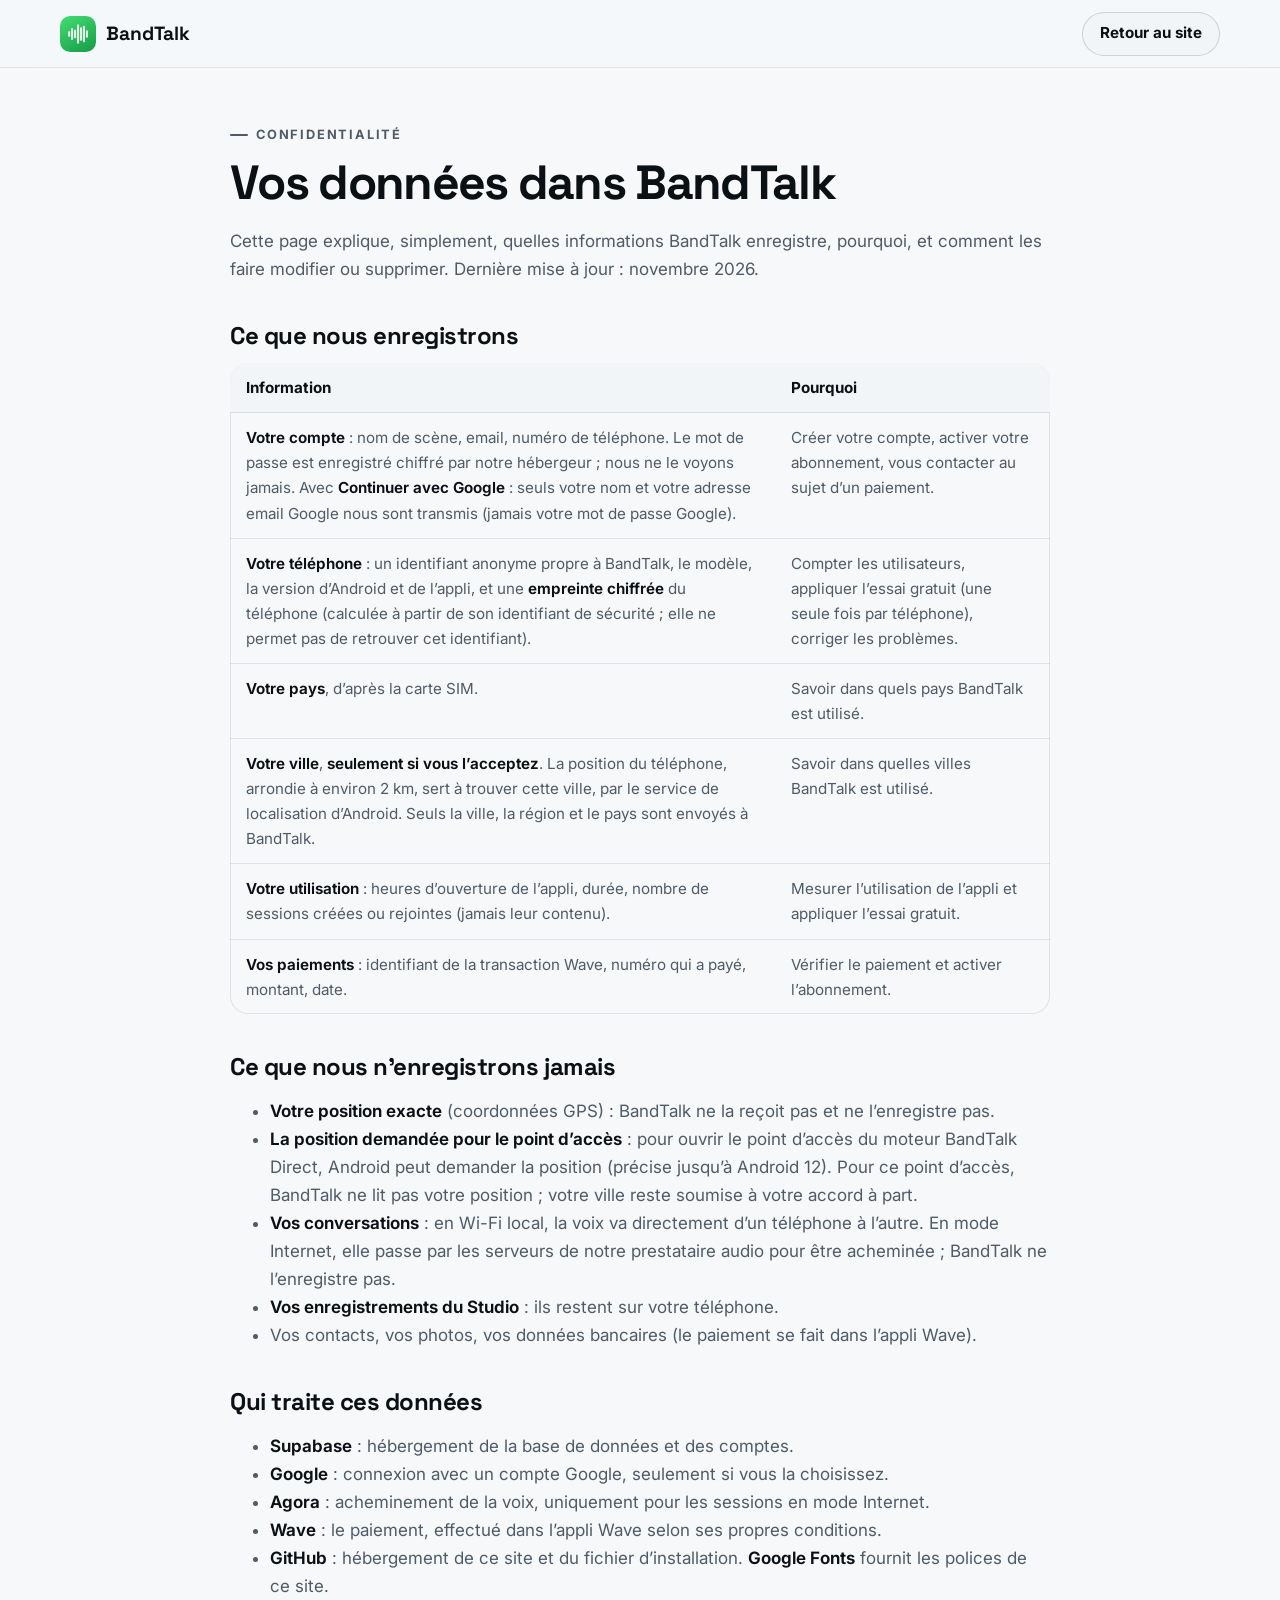
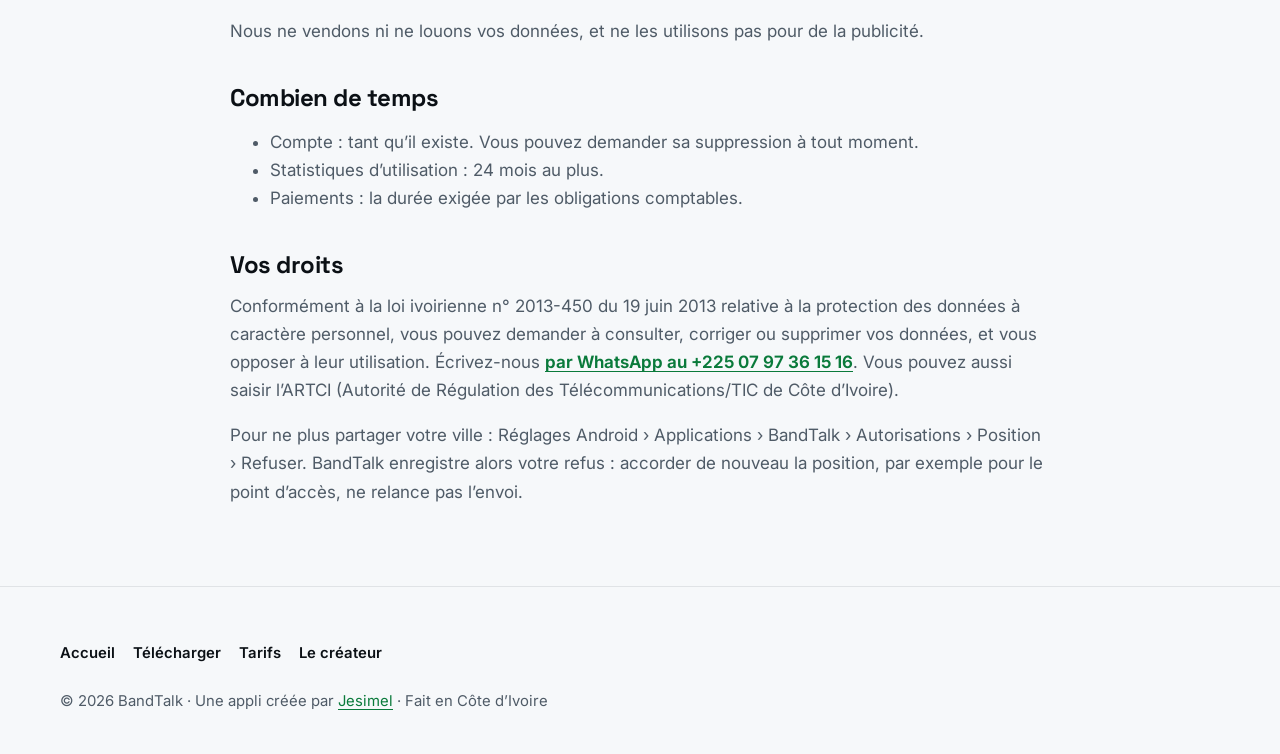
==== commit d84aecc7: "Confidentialité : position arrondie, point d'accès du moteur Direct (1.0.16)" ====
--- a/confidentialite.html
+++ b/confidentialite.html
@@ -34,7 +34,7 @@
 <main class="wrap doc">
   <p class="eyebrow">Confidentialité</p>
   <h1>Vos données dans BandTalk</h1>
-  <p>Cette page explique, simplement, quelles informations BandTalk enregistre, pourquoi, et comment les faire modifier ou supprimer. Dernière mise à jour : octobre 2026.</p>
+  <p>Cette page explique, simplement, quelles informations BandTalk enregistre, pourquoi, et comment les faire modifier ou supprimer. Dernière mise à jour : novembre 2026.</p>
 
   <h2>Ce que nous enregistrons</h2>
   <div class="table-scroll">
@@ -44,7 +44,7 @@
         <tr><td><b>Votre compte</b> : nom de scène, email, numéro de téléphone. Le mot de passe est enregistré chiffré par notre hébergeur ; nous ne le voyons jamais. Avec <b>Continuer avec Google</b> : seuls votre nom et votre adresse email Google nous sont transmis (jamais votre mot de passe Google).</td><td>Créer votre compte, activer votre abonnement, vous contacter au sujet d’un paiement.</td></tr>
         <tr><td><b>Votre téléphone</b> : un identifiant anonyme propre à BandTalk, le modèle, la version d’Android et de l’appli, et une <b>empreinte chiffrée</b> du téléphone (calculée à partir de son identifiant de sécurité ; elle ne permet pas de retrouver cet identifiant).</td><td>Compter les utilisateurs, appliquer l’essai gratuit (une seule fois par téléphone), corriger les problèmes.</td></tr>
         <tr><td><b>Votre pays</b>, d’après la carte SIM.</td><td>Savoir dans quels pays BandTalk est utilisé.</td></tr>
-        <tr><td><b>Votre ville</b> (position approximative), <b>seulement si vous l’acceptez</b>. Seuls la ville, la région et le pays sont envoyés.</td><td>Savoir dans quelles villes BandTalk est utilisé.</td></tr>
+        <tr><td><b>Votre ville</b>, <b>seulement si vous l’acceptez</b>. La position du téléphone, arrondie à environ 2 km, sert à trouver cette ville, par le service de localisation d’Android. Seuls la ville, la région et le pays sont envoyés à BandTalk.</td><td>Savoir dans quelles villes BandTalk est utilisé.</td></tr>
         <tr><td><b>Votre utilisation</b> : heures d’ouverture de l’appli, durée, nombre de sessions créées ou rejointes (jamais leur contenu).</td><td>Mesurer l’utilisation de l’appli et appliquer l’essai gratuit.</td></tr>
         <tr><td><b>Vos paiements</b> : identifiant de la transaction Wave, numéro qui a payé, montant, date.</td><td>Vérifier le paiement et activer l’abonnement.</td></tr>
       </tbody>
@@ -53,7 +53,8 @@
 
   <h2>Ce que nous n’enregistrons jamais</h2>
   <ul>
-    <li><b>Votre position exacte</b> (coordonnées GPS) : elle ne quitte pas votre téléphone.</li>
+    <li><b>Votre position exacte</b> (coordonnées GPS) : BandTalk ne la reçoit pas et ne l’enregistre pas.</li>
+    <li><b>La position demandée pour le point d’accès</b> : pour ouvrir le point d’accès du moteur BandTalk Direct, Android peut demander la position (précise jusqu’à Android 12). Pour ce point d’accès, BandTalk ne lit pas votre position ; votre ville reste soumise à votre accord à part.</li>
     <li><b>Vos conversations</b> : en Wi-Fi local, la voix va directement d’un téléphone à l’autre. En mode Internet, elle passe par les serveurs de notre prestataire audio pour être acheminée ; BandTalk ne l’enregistre pas.</li>
     <li><b>Vos enregistrements du Studio</b> : ils restent sur votre téléphone.</li>
     <li>Vos contacts, vos photos, vos données bancaires (le paiement se fait dans l’appli Wave).</li>
@@ -78,7 +79,7 @@
 
   <h2>Vos droits</h2>
   <p>Conformément à la loi ivoirienne n° 2013-450 du 19 juin 2013 relative à la protection des données à caractère personnel, vous pouvez demander à consulter, corriger ou supprimer vos données, et vous opposer à leur utilisation. Écrivez-nous <b data-bt="contact">par WhatsApp au +225 07 97 36 15 16</b>. Vous pouvez aussi saisir l’ARTCI (Autorité de Régulation des Télécommunications/TIC de Côte d’Ivoire).</p>
-  <p>Pour ne plus partager votre ville : Réglages Android › Applications › BandTalk › Autorisations › Position › Refuser.</p>
+  <p>Pour ne plus partager votre ville : Réglages Android › Applications › BandTalk › Autorisations › Position › Refuser. BandTalk enregistre alors votre refus : accorder de nouveau la position, par exemple pour le point d’accès, ne relance pas l’envoi.</p>
 </main>
 
 <footer>
--- a/assets/style.css
+++ b/assets/style.css
@@ -275,8 +275,9 @@
 .tab[aria-selected="true"] { background: #30d158; color: var(--on-brand); box-shadow: 0 6px 18px var(--glow); }
 .tab[data-net="4g"][aria-selected="true"] { background: #0a84ff; color: #fff; box-shadow: 0 6px 18px rgba(10, 132, 255, 0.35); }
 .no-js .tabs { display: none; }
-@media (max-width: 560px) {
-  .tabs { width: 100%; display: grid; grid-template-columns: repeat(3, 1fr); border-radius: 20px; }
+.tab[data-net="ios"][aria-selected="true"] { background: var(--text); color: var(--bg); box-shadow: 0 6px 18px rgba(0, 0, 0, 0.3); }
+@media (max-width: 720px) {
+  .tabs { width: 100%; display: grid; grid-auto-flow: column; grid-auto-columns: 1fr; border-radius: 20px; }
   .tab { flex-direction: column; justify-content: center; gap: 4px; min-height: 62px; padding: 6px 4px; border-radius: 15px; white-space: normal; text-align: center; font-size: 0.86rem; line-height: 1.15; }
 }
 .tab-panel + .tab-panel { margin-top: 56px; }
@@ -293,6 +294,120 @@
   background: #30d158; color: var(--on-brand); font: 800 0.92rem/1 Inter, sans-serif; letter-spacing: 0;
 }
 .tab-panel[data-net="4g"] .shot h4::before { background: #0a84ff; color: #fff; }
+.tab-panel[data-net="ios"] .shot h4::before { background: var(--text); color: var(--bg); }
+.tab-panel[data-net="ios"] .callout svg { color: var(--text); }
+
+/* ------------------------------------------------------------------ écrans iPhone dessinés (tutoriel iPhone) */
+.shot .phone { container-type: inline-size; }
+.ios {
+  --ios-bg: #f2f2f7; --ios-card: #fff; --ios-text: #000; --ios-soft: rgba(60, 60, 67, 0.6); --ios-sep: rgba(60, 60, 67, 0.18); --ios-blue: #0a84ff;
+  position: relative; width: 100%; height: 100%; overflow: hidden; border-radius: 28px;
+  display: flex; flex-direction: column; background: var(--ios-bg); color: var(--ios-text);
+  font: 500 11px/1.25 -apple-system, "Inter", sans-serif; font-size: 5cqw; text-align: left;
+}
+.ios svg { width: 1.5em; height: 1.5em; fill: none; stroke: currentColor; stroke-width: 2; stroke-linecap: round; stroke-linejoin: round; flex: none; }
+.ios-status { display: flex; justify-content: space-between; align-items: center; padding: 1.1em 1.7em 0.6em; font-size: 0.95em; }
+.ios-bat { width: 1.9em; height: 0.9em; border-radius: 0.25em; border: 0.12em solid currentColor; opacity: 0.8; position: relative; }
+.ios-bat::after { content: ""; position: absolute; inset: 0.12em 0.5em 0.12em 0.12em; background: currentColor; border-radius: 0.1em; }
+.ios .hot { position: relative; color: var(--ios-blue); }
+.ios .hot::after {
+  content: ""; position: absolute; inset: -0.35em; border-radius: 0.8em; border: 0.2em solid #30d158;
+  box-shadow: 0 0 0 0.35em rgba(48, 209, 88, 0.25); animation: ios-pulse 1.6s ease-in-out infinite; pointer-events: none;
+}
+@keyframes ios-pulse { 50% { box-shadow: 0 0 0 0.7em rgba(48, 209, 88, 0.05); } }
+
+/* 1. Safari */
+.ios-page { flex: 1; display: flex; flex-direction: column; align-items: center; gap: 0.5em; padding: 2.2em 1.6em 0; background: #000; color: #fff; text-align: center; }
+.ios-page img { width: 3.6em; height: 3.6em; border-radius: 0.9em; }
+.ios-page strong { font-size: 1.5em; font-weight: 800; }
+.ios-page span { font-size: 0.85em; opacity: 0.7; margin-bottom: 0.8em; }
+.ios-line { display: block; width: 100%; height: 2.6em; border-radius: 0.7em; background: #1c1c1e; }
+.ios-line.short { width: 70%; align-self: flex-start; }
+.ios-bar { background: rgba(245, 245, 247, 0.96); border-top: 1px solid var(--ios-sep); padding: 0.7em 0.9em 1.3em; }
+.ios-url { display: flex; align-items: center; justify-content: center; gap: 0.3em; padding: 0.6em; border-radius: 0.9em; background: rgba(118, 118, 128, 0.14); font-size: 0.95em; }
+.ios-url svg { width: 1em; height: 1em; }
+.ios-tools { display: flex; justify-content: space-between; align-items: center; padding: 0.8em 0.4em 0; color: var(--ios-blue); }
+.ios-tools .off { opacity: 0.3; }
+.ios-tools .hot { display: grid; place-items: center; }
+
+/* 2. Menu Partager */
+.ios-dimmed { background: #3a3a3c; color: #fff; }
+.ios-sheet { margin-top: auto; background: var(--ios-bg); color: var(--ios-text); border-radius: 1.2em 1.2em 0 0; padding: 1em 0.9em 1.4em; }
+.ios-sheet-head { display: flex; align-items: center; gap: 0.6em; padding-bottom: 0.8em; border-bottom: 1px solid var(--ios-sep); }
+.ios-sheet-head img { width: 2.4em; height: 2.4em; border-radius: 0.6em; }
+.ios-sheet-head b { display: block; font-size: 0.95em; }
+.ios-sheet-head small { color: var(--ios-soft); font-size: 0.8em; }
+.ios-apps { display: flex; justify-content: space-between; padding: 0.9em 0.3em; }
+.ios-apps i { width: 2.7em; height: 2.7em; border-radius: 0.7em; background: linear-gradient(160deg, #c7c7cc, #8e8e93); }
+.ios-apps i:nth-child(2) { background: linear-gradient(160deg, #6fe08f, #28b35a); }
+.ios-apps i:nth-child(3) { background: linear-gradient(160deg, #7ab8ff, #1a73e8); }
+.ios-actions { list-style: none; margin: 0; padding: 0; background: var(--ios-card); border-radius: 0.9em; }
+.ios-actions li { display: flex; justify-content: space-between; align-items: center; padding: 0.75em 0.9em; border-bottom: 1px solid var(--ios-sep); font-size: 0.92em; }
+.ios-actions li:last-child { border-bottom: 0; }
+.ios-actions li.hot { color: var(--ios-text); font-weight: 700; }
+
+/* 3. Ajouter à l'écran d'accueil */
+.ios-nav { display: flex; justify-content: space-between; align-items: center; gap: 0.4em; padding: 0.7em 1em; font-size: 0.85em; color: var(--ios-blue); }
+.ios-nav b { color: var(--ios-text); font-size: 0.95em; text-align: center; }
+.ios-nav .hot { font-weight: 700; padding: 0 0.2em; }
+.ios-card { display: flex; gap: 0.8em; align-items: center; margin: 0.6em 0.9em; padding: 0.8em; border-radius: 0.9em; background: var(--ios-card); }
+.ios-card img { width: 3.4em; height: 3.4em; border-radius: 0.8em; }
+.ios-card div { flex: 1; min-width: 0; }
+.ios-field { display: block; padding-bottom: 0.3em; margin-bottom: 0.3em; border-bottom: 1px solid var(--ios-sep); font-size: 1.05em; }
+.ios-card small { color: var(--ios-soft); font-size: 0.8em; }
+.ios .ios-note { margin: 0.4em 1.4em; color: var(--ios-soft); font-size: 0.78em; line-height: 1.3; }
+.ios-kb { margin-top: auto; display: grid; gap: 0.5em; padding: 0.8em 0.6em 1.6em; background: #d1d3d9; }
+.ios-kb i { display: block; height: 2.2em; border-radius: 0.4em; background: repeating-linear-gradient(90deg, #fff 0 8.6%, transparent 8.6% 10%); }
+.ios-kb i:nth-child(2) { margin: 0 4%; }
+.ios-kb i:last-child { background: #fff; margin: 0 22%; }
+
+/* 4. Écran d'accueil */
+.ios-home { background: linear-gradient(170deg, #1b3a5c 0%, #3a2a6e 55%, #0d1b2a 100%); color: #fff; }
+.ios-grid { display: grid; grid-template-columns: repeat(4, 1fr); gap: 1.3em 0.9em; padding: 1.6em 1.3em; }
+.ios-grid i { aspect-ratio: 1; border-radius: 0.85em; background: rgba(255, 255, 255, 0.22); }
+.ios-grid i:nth-child(3n) { background: rgba(255, 255, 255, 0.32); }
+.ios-grid i:nth-child(4n+1) { background: rgba(255, 255, 255, 0.15); }
+.ios .ios-app { display: flex; flex-direction: column; align-items: center; gap: 0.3em; color: #fff; }
+.ios-app img { width: 100%; aspect-ratio: 1; height: auto; border-radius: 0.85em; }
+.ios-app em { font-style: normal; font-size: 0.7em; }
+.ios-home .hot::after { inset: -0.4em -0.4em 1.1em; border-radius: 1.1em; }
+.ios-dock { margin: auto 0.7em 0.8em; display: flex; justify-content: space-around; padding: 0.8em; border-radius: 1.6em; background: rgba(255, 255, 255, 0.2); }
+.ios-dock i { width: 2.9em; height: 2.9em; border-radius: 0.8em; background: rgba(255, 255, 255, 0.3); }
+
+/* Version iPhone : interrupteur (assets/config.js › iosDisponible) */
+.ios-on[hidden], .ios-soon[hidden] { display: none !important; }
+
+/* Promotion (assets/config.js › prixNormalFcfa, promoFin) */
+.promo-on[hidden] { display: none !important; }
+.promo-badge { display: inline-flex; align-items: center; gap: 8px; margin: 0 0 6px; padding: 6px 12px; border-radius: 999px; background: rgba(255, 69, 58, 0.15); color: #ff8a80; font-weight: 700; font-size: 0.92rem; }
+.promo-badge i { width: 9px; height: 9px; border-radius: 50%; background: #ff453a; box-shadow: 0 0 10px #ff453a; animation: soon-pulse 1.8s ease-in-out infinite; }
+.promo-badge b { color: #fff; background: #ff453a; border-radius: 999px; padding: 1px 8px; }
+.old-price { display: block; font-size: 0.5em; font-weight: 600; color: var(--muted); text-decoration-thickness: 2px; text-decoration-color: #ff453a; }
+.promo-note { margin: 0 0 4px; padding: 12px 14px; border-radius: 14px; background: rgba(255, 69, 58, 0.1); color: var(--text); font-size: 0.95rem; }
+.promo-fact a { color: inherit; text-decoration: none; border-bottom: 1px dashed currentColor; }
+.promo-fact b { color: #ff8a80; }
+.promo-fact s { opacity: 0.75; }
+
+/* Version iPhone bientôt disponible : badge et compte à rebours */
+.soon-chip { color: inherit; text-decoration: none; border-bottom: 1px dashed currentColor; }
+.soon-badge { display: inline-flex; align-items: center; gap: 8px; margin: 4px 0 14px; padding: 6px 12px; border-radius: 999px; background: rgba(255, 179, 64, 0.16); color: #ffcf7a; font-weight: 700; font-size: 0.92rem; }
+.soon-badge i { width: 9px; height: 9px; border-radius: 50%; background: #ffb340; box-shadow: 0 0 10px #ffb340; animation: soon-pulse 1.8s ease-in-out infinite; }
+@keyframes soon-pulse { 50% { opacity: 0.35; } }
+.countdown { display: grid; grid-template-columns: repeat(4, 1fr); gap: 10px; margin: 22px 0 10px; }
+.countdown div { display: flex; flex-direction: column; align-items: center; padding: 14px 4px 10px; border-radius: 16px; background: rgba(255, 255, 255, 0.07); box-shadow: inset 0 0 0 1px rgba(255, 255, 255, 0.1); }
+.countdown b { font: 700 clamp(1.7rem, 6vw, 2.4rem)/1 "Space Grotesk", sans-serif; color: #fff; font-variant-numeric: tabular-nums; }
+.countdown span { margin-top: 6px; font-size: 0.78rem; font-weight: 600; color: #b8c5c0; text-transform: uppercase; letter-spacing: 0.04em; }
+.countdown.fini b { color: #6ff094; }
+.countdown-date { margin: 0; font-size: 0.93rem; color: #b8c5c0; }
+.countdown-date b { color: #e6efe9; }
+
+/* QR code de la carte iPhone */
+.qr-box { display: flex; gap: 16px; align-items: center; margin: -4px 0 22px; }
+.qr-code { flex: none; width: 112px; height: 112px; padding: 8px; border-radius: 14px; background: #fff; }
+.qr-code svg { display: block; width: 100%; height: 100%; }
+.qr-box p { margin: 0; font-size: 0.92rem; color: #b8c5c0; }
+.qr-box b { color: #e6efe9; }
+.dl-tuto { display: inline-block; margin-top: 18px; font-weight: 700; color: #6ff094; }
 .shot p { color: var(--muted); font-size: 0.96rem; margin: 0; }
 .kbd { display: inline-block; padding: 1px 8px; border-radius: 7px; background: var(--surface-2); box-shadow: inset 0 0 0 1px var(--line-2); font-weight: 650; font-size: 0.92em; color: var(--text); white-space: nowrap; }
 .callout { display: flex; gap: 14px; align-items: flex-start; padding: 18px 20px; border-radius: 18px; background: var(--surface); box-shadow: inset 0 0 0 1px var(--line); margin-bottom: 32px; max-width: 860px; }
@@ -454,3 +569,13 @@
   *, *::before, *::after { transition: none !important; animation: none !important; }
   .js .reveal { opacity: 1; transform: none; }
 }
+
+/* ------------------------------------------------------------------ annonce et bouton d'achat
+   (textes et lien modifiables dans l'appli : Administration › Réglages › Site web) */
+.announce[hidden], .buy-btn[hidden], .buy-note[hidden] { display: none !important; }
+.announce { background: linear-gradient(90deg, rgba(48, 209, 88, 0.16), rgba(10, 132, 255, 0.14)); border-bottom: 1px solid var(--line); }
+.announce .wrap { display: flex; align-items: center; gap: 12px; padding: 12px 0; }
+.announce p { margin: 0; font-weight: 600; font-size: 0.98rem; line-height: 1.45; color: var(--text); overflow-wrap: anywhere; }
+.announce-dot { flex: none; width: 10px; height: 10px; border-radius: 50%; background: var(--brand); box-shadow: 0 0 0 4px rgba(48, 209, 88, 0.22); }
+.price .buy-btn { display: flex; width: 100%; justify-content: center; margin-top: 24px; }
+.buy-note { font-size: 14px; margin: 10px 0 0; text-align: center; }
